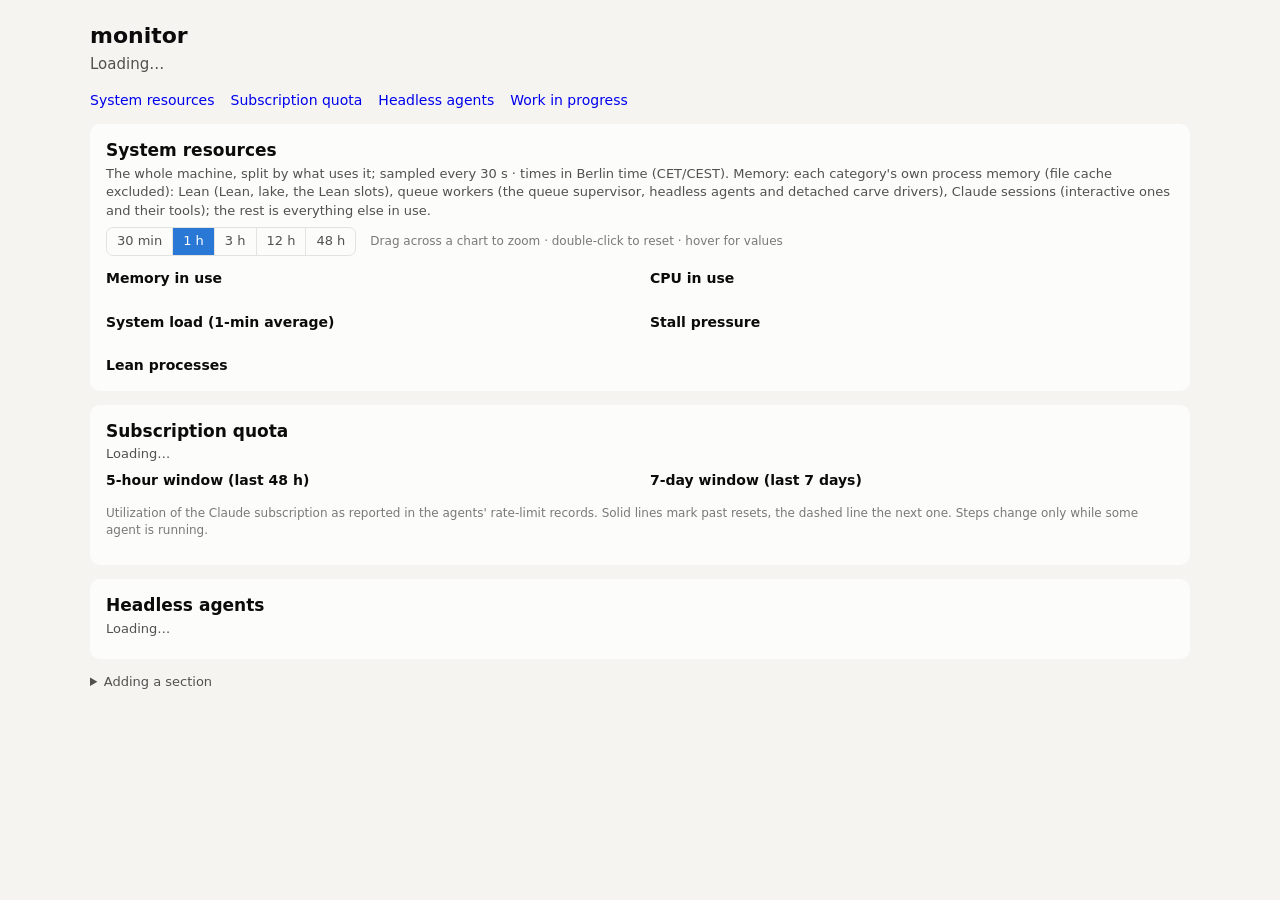
==== monitor/www/index.html @ 9452d21b "monitor: inbox entries link to the files (read-only /inbox/<n>/<file>) Co-Authored-By: Claude Opus 5" ====
<!doctype html>
<html lang="en"><head><meta charset="utf-8"><meta name="viewport" content="width=device-width,initial-scale=1">
<title>monitor</title>
<link rel="icon" id="favicon" href="/favicon.svg" type="image/svg+xml">
<link rel="stylesheet" href="vendor/uPlot.min.css">
<link rel="stylesheet" href="agents.css">
<script src="vendor/uPlot.iife.min.js"></script>
<style>
:root{color-scheme:light;--surface-0:#f5f4f1;--surface-1:#fcfcfb;--text-primary:#0b0b0b;--text-secondary:#52514e;--text-muted:#7a7974;--grid:#e4e3df;--series-1:#2a78d6;--series-2:#eb6834;--series-3:#1baf7a;--series-4:#8f5bd6;--series-5:#c99a00;--rest:#c9c8c2;--track:#e9e8e4;--good:#008300;--warn:#b26b00;--alarm:#b42318}
@media (prefers-color-scheme:dark){:root:not([data-theme="light"]){color-scheme:dark;--surface-0:#121211;--surface-1:#1a1a19;--text-primary:#f0efec;--text-secondary:#c3c2b7;--text-muted:#8f8e86;--grid:#2c2c2a;--series-1:#3987e5;--series-2:#d95926;--series-3:#199e70;--series-4:#9d6fe0;--series-5:#d4a514;--rest:#4a4a46;--track:#2a2a28;--good:#3fa33f;--warn:#d9922a;--alarm:#c4321f}}
:root[data-theme="dark"]{color-scheme:dark;--surface-0:#121211;--surface-1:#1a1a19;--text-primary:#f0efec;--text-secondary:#c3c2b7;--text-muted:#8f8e86;--grid:#2c2c2a;--series-1:#3987e5;--series-2:#d95926;--series-3:#199e70;--series-4:#9d6fe0;--series-5:#d4a514;--rest:#4a4a46;--track:#2a2a28;--good:#3fa33f;--warn:#d9922a;--alarm:#c4321f}
body{margin:0;background:var(--surface-0);color:var(--text-primary);font:15px/1.45 system-ui,-apple-system,Segoe UI,sans-serif}
main{max-width:1100px;margin:0 auto;padding:20px 16px 40px}
h1{font-size:22px;margin:0 0 2px} .sub{color:var(--text-secondary);margin:0 0 14px}
.card{background:var(--surface-1);border-radius:10px;padding:14px 16px;margin:0 0 14px}
.alarm{background:var(--alarm);color:#fff;padding:10px 14px;border-radius:8px;margin:0 0 14px}
.inbox{border:1px solid var(--grid);border-left:4px solid var(--good);background:var(--surface-1);padding:8px 14px;border-radius:8px;margin:0 0 14px;font-size:14px}
.inbox.waiting{border-left-color:var(--warn)}.inbox b{font-weight:600}.inbox .items{color:var(--text-secondary);font-size:13px;overflow-wrap:anywhere}.inbox .items a{color:var(--series-1)}
.alarm b{display:block;margin-bottom:2px}.alarm ul{margin:0;padding-left:18px}.alarm li{overflow-wrap:anywhere}
.ph{display:grid;grid-template-columns:1fr auto;gap:2px 12px;padding:10px 0;border-top:1px solid var(--grid);cursor:pointer}
.ph:first-child{border-top:0}.ph.sel .n{text-decoration:underline;text-underline-offset:3px}
.ph .n{font-weight:600}.ph .v{color:var(--text-secondary);font-variant-numeric:tabular-nums;text-align:right}
.ph .note{grid-column:1/3;color:var(--text-muted);font-size:13px}
.bar{grid-column:1/3;height:6px;background:var(--track);border-radius:3px;overflow:hidden}
.bar>i{display:block;height:100%;background:var(--series-1);border-radius:3px}
.st{font-size:12px;font-weight:600;letter-spacing:.02em;margin-left:6px}.st.done{color:var(--good)}.st.running{color:var(--series-1)}.st.failed,.st.stale{color:var(--warn)}.st.waiting,.st.paused{color:var(--text-muted)}
.run{display:grid;grid-template-columns:minmax(0,1fr) auto auto auto auto;gap:3px 14px;font-variant-numeric:tabular-nums;font-size:14px;margin-top:4px}
.run .h{color:var(--text-muted);font-size:12px}.run .r{text-align:right;color:var(--text-secondary)}.run .c{color:var(--text-muted);font-size:12px;grid-column:1/6;margin-top:-3px}
.run span{overflow-wrap:anywhere}
@media (max-width:560px){.run{grid-template-columns:minmax(7em,1fr) auto auto auto;gap:3px 10px;font-size:13px}.run .sh{display:none}.run .c{grid-column:1/5}}
.salerts{color:var(--alarm);font-weight:600;margin:6px 0;padding-left:18px}
.cleared{margin:4px 0 0;padding-left:18px;color:var(--text-secondary);font-size:13px}.cleared li{overflow-wrap:anywhere;margin:2px 0}
.cleared .when{color:var(--text-muted);font-variant-numeric:tabular-nums}
h2{font-size:17px;margin:0 0 2px} h3{font-size:14px;margin:0 0 2px} .chart-sub{color:var(--text-secondary);font-size:13px;margin:0 0 6px}
.meta{color:var(--text-muted);font-size:13px;margin:0 0 6px}.meta a{color:var(--series-1)}
.grid2{display:grid;grid-template-columns:repeat(auto-fit,minmax(min(100%,420px),1fr));gap:18px 20px}
.chart{min-width:0}
.empty{color:var(--text-muted);font-size:14px}
details{margin-top:10px;color:var(--text-secondary);font-size:13px}
code{font-size:13px}
.toolbar{display:flex;flex-wrap:wrap;align-items:center;gap:8px 14px;margin:6px 0 12px}
.seg{display:inline-flex;border:1px solid var(--grid);border-radius:7px;overflow:hidden}
.seg button{font:inherit;font-size:13px;background:transparent;color:var(--text-secondary);border:0;border-left:1px solid var(--grid);padding:4px 10px;cursor:pointer}
.seg button:first-child{border-left:0}
.seg button[aria-pressed="true"]{background:var(--series-1);color:#fff}
.hint{color:var(--text-muted);font-size:12px}
#zoomed{font:inherit;font-size:13px;background:transparent;color:var(--series-1);border:1px solid var(--series-1);border-radius:7px;padding:3px 10px;cursor:pointer}
/* uPlot: theme its legend and selection */
.u-legend{font-size:12px;color:var(--text-secondary);text-align:left}
.u-legend .u-series th{font-weight:500}.u-legend .u-value{font-variant-numeric:tabular-nums;color:var(--text-primary)}
.u-legend .u-marker{border-radius:2px}
.u-select{background:rgba(127,127,127,.18)}
</style></head>
<body><main>
<h1 id="h1">monitor</h1>
<p class="sub" id="upd">Loading…</p>
<div class="alarm" id="alarm" role="alert" hidden></div>
<div class="inbox" id="inbox" hidden></div>
<nav class="nav" aria-label="Views"><a href="#t-sys">System resources</a><a href="#t-quota">Subscription quota</a><a href="#t-agents">Headless agents</a><a href="#sections">Work in progress</a></nav>
<section class="card" aria-labelledby="t-sys">
<h2 id="t-sys">System resources</h2>
<p class="chart-sub">The whole machine, split by what uses it; sampled every 30 s · times in Berlin time (CET/CEST). Memory: each category's own process memory (file cache excluded): Lean (Lean, lake, the Lean slots), queue workers (the queue supervisor, headless agents and detached carve drivers), Claude sessions (interactive ones and their tools); the rest is everything else in use.</p>
<div class="toolbar">
  <div class="seg" role="group" aria-label="Time range" id="ranges"></div>
  <button id="zoomed" hidden>Zoomed in · back to range</button>
  <span class="hint">Drag across a chart to zoom · double-click to reset · hover for values</span>
</div>
<div class="grid2">
<div class="chart"><h3>Memory in use</h3><p class="chart-sub" id="s-mem"></p><div id="c-mem"></div></div>
<div class="chart"><h3>CPU in use</h3><p class="chart-sub" id="s-cpu"></p><div id="c-cpu"></div></div>
<div class="chart"><h3>System load (1-min average)</h3><p class="chart-sub" id="s-load"></p><div id="c-load"></div></div>
<div class="chart"><h3>Stall pressure</h3><p class="chart-sub" id="s-psi"></p><div id="c-psi"></div></div>
</div>
<h3 style="margin-top:16px">Lean processes</h3><div id="lean"></div>
<div id="cleared-box" hidden><h3 style="margin-top:16px" id="t-cleared">Cleared alerts (last 24 h)</h3>
<p class="chart-sub">Trouble that was in the red banner and has stopped: the condition is gone, the racing jobs are no longer both running, or an OOM kill is over an hour old. Repeats are one row with their worst reading.</p>
<ul class="cleared" id="cleared"></ul></div>
</section>
<section class="card" aria-labelledby="t-quota">
<h2 id="t-quota">Subscription quota</h2>
<p class="chart-sub" id="quota-sub">Loading…</p>
<div class="qgrid">
<div class="chart"><h3>5-hour window (last 48 h)</h3><div id="c-q5"></div></div>
<div class="chart"><h3>7-day window (last 7 days)</h3><div id="c-q7"></div></div>
</div>
<p class="hint">Utilization of the Claude subscription as reported in the agents' rate-limit records. Solid lines mark past resets, the dashed line the next one. Steps change only while some agent is running.</p>
</section>
<section class="card" aria-labelledby="t-agents">
<h2 id="t-agents">Headless agents</h2>
<p class="chart-sub" id="agents-sub">Loading…</p>
<div id="agents-box"></div>
</section>
<div id="sections"></div>
<p class="meta" id="problems" hidden></p>
<details><summary>Adding a section</summary><p>Any job can add its own section: write <code>~/claude/monitor/sections/&lt;id&gt;.json</code>, e.g. with
<code>python3 ~/.claude/skills/monitor/section.py set my-job --title 'My job' --phase 'Items=3/10'</code>. The <code>monitor</code> skill has the details.</p></details>
</main>
<script>
const TZ = 'Europe/Berlin', tzName = t => new Intl.DateTimeFormat('en-GB',{timeZone:'Europe/Berlin',timeZoneName:'short'}).formatToParts(new Date(t*1000)).find(x=>x.type==='timeZoneName').value.replace('GMT+1','CET').replace('GMT+2','CEST');
const fmtT = t => new Date(t*1000).toLocaleTimeString('de-DE',{timeZone:TZ,hour:'2-digit',minute:'2-digit'});
const fmtDay = t => new Date(t*1000).toLocaleDateString('en-CA',{timeZone:TZ});
const fmtAt = t => (fmtDay(t)===fmtDay(Date.now()/1000) ? '' : fmtDay(t)+' ') + fmtT(t) + ' ' + tzName(t);
const fmtSpan = (a, b) => b - a < 60 ? fmtAt(a) : fmtDay(a)!==fmtDay(b) ? fmtAt(a) + ' – ' + fmtAt(b)
  : (fmtDay(a)===fmtDay(Date.now()/1000) ? '' : fmtDay(a)+' ') + fmtT(a) + '–' + fmtT(b) + ' ' + tzName(b);
const esc = s => String(s??'').replace(/[&<>"]/g, c => ({'&':'&amp;','<':'&lt;','>':'&gt;','"':'&quot;'}[c]));
const ago = s => s<90 ? `${s} s ago` : s<5400 ? `${Math.round(s/60)} min ago` : `${(s/3600).toFixed(1)} h ago`;
const fmtWd = t => new Date(t*1000).toLocaleDateString('en-GB',{timeZone:TZ,weekday:'short'});
const xTicks = (u, splits) => { const span = u.scales.x.max - u.scales.x.min;
  return splits.map(v => span > 18*3600 ? fmtWd(v) + ' ' + fmtT(v) : fmtT(v)); };
const lastIdx = u => u.data[0].length - 1;
const css = v => getComputedStyle(document.documentElement).getPropertyValue(v).trim();
const RANGES = [['30 min',1800],['1 h',3600],['3 h',10800],['12 h',43200],['48 h',172800]];
const store = {get(k,d){ try { return localStorage.getItem(k) ?? d; } catch(e) { return d; } }, set(k,v){ try { localStorage.setItem(k,v); } catch(e) {} }};
let range = +store.get('monitor.range', 3600);
let view = null;            // {min, max} while zoomed in by dragging; null: follow the range
const selected = {};        // section id -> phase shown in its chart
let last = null, charts = {}, chartKey = '';

// ---- range buttons ----
const rbox = document.getElementById('ranges');
rbox.innerHTML = RANGES.map(([l,s]) => `<button data-s="${s}" aria-pressed="${s===range}">${l}</button>`).join('');
rbox.onclick = e => { const b = e.target.closest('button'); if (!b) return;
  range = +b.dataset.s; store.set('monitor.range', range); view = null;
  rbox.querySelectorAll('button').forEach(x => x.setAttribute('aria-pressed', x===b)); applyView(); };
document.getElementById('zoomed').onclick = () => { view = null; applyView(); };

function applyView(){
  const now = last ? last.updated : Date.now()/1000;
  const [min, max] = view ? [view.min, view.max] : [now - range, now];
  for (const u of Object.values(charts)) u.setScale('x', {min, max});
  document.getElementById('zoomed').hidden = !view;
}

// ---- charts ----
function baseOpts(el, height, series, yRange, fmt){
  return {
    width: Math.max(260, el.clientWidth), height,
    tzDate: ts => uPlot.tzDate(new Date(ts*1e3), TZ),
    cursor: {y: false, sync: {key: 'sys', setSeries: false}, drag: {x: true, y: false, setScale: false}, points: {size: 6}},
    select: {show: true},
    legend: {live: true},
    scales: {x: {time: true}, y: {range: yRange}},
    axes: [
      {stroke: css('--text-muted'), grid: {stroke: css('--grid'), width: 1}, ticks: {stroke: css('--grid')}, font: '11px system-ui', values: xTicks, space: 60},
      {stroke: css('--text-muted'), grid: {stroke: css('--grid'), width: 1}, ticks: {show: false}, font: '11px system-ui', size: 46,
       values: (u, vals) => vals.map(v => fmt(v))},
    ],
    series: [{value: (u, v, si, idx) => idx == null ? 'latest' : fmtAt(v)}, ...series],
    hooks: {
      setSelect: [u => { if (u.select.width < 4) return;
        const min = u.posToVal(u.select.left, 'x'), max = u.posToVal(u.select.left + u.select.width, 'x');
        u.setSelect({left: 0, top: 0, width: 0, height: 0}, false);
        view = {min, max}; applyView(); }],
      ready: [u => u.over.addEventListener('dblclick', () => { view = null; applyView(); })],
    },
  };
}

// stacked areas: series are drawn top first, each filled down to zero, so lower ones paint over
function stacked(el, height, x, groups, raw, labelOf, colorOf, fmt, unit, yRange){
  const cum = []; let acc = x.map(() => 0);
  for (const g of groups) { acc = acc.map((a, i) => raw[g][i] == null ? null : (a ?? 0) + raw[g][i]); cum.push(acc); }
  const order = groups.map((g, i) => i).reverse();
  const series = order.map(i => ({label: labelOf(groups[i]), stroke: css(colorOf(groups[i])), fill: css(colorOf(groups[i])), width: 1,
    value: (u, v, si, idx) => { const j = idx ?? lastIdx(u), r = raw[groups[i]][j]; return r == null ? '—' : fmt(r) + ' ' + unit; }}));
  const data = [x, ...order.map(i => cum[i])];
  return {opts: baseOpts(el, height, series, yRange, fmt), data};
}

function lines(el, height, x, defs, fmt, unit, yRange){
  const series = defs.map(d => ({label: d.label, stroke: css(d.color), width: 2,
    value: (u, v, si, idx) => { const r = idx == null ? u.data[si][lastIdx(u)] : v; return r == null ? '—' : fmt(r) + unit; }}));
  return {opts: baseOpts(el, height, series, yRange, fmt), data: [x, ...defs.map(d => d.ys)]};
}

function upsert(id, built){
  const el = document.getElementById(id);
  if (charts[id] && charts[id]._key === built.key) { charts[id].setData(built.data, false); return; }
  if (charts[id]) charts[id].destroy();
  el.innerHTML = '';
  charts[id] = new uPlot(built.opts, built.data, el);
  charts[id]._key = built.key;
}


function drawSystem(sy){
  const M = sy.machine || [], lastRow = M.length ? M[M.length-1] : null;
  // fixed categories (monitor.CATS): where a process lives, not which section claims it
  const CAT_COLOR = {lean: '--series-1', queue: '--series-2', claude: '--series-4', rest: '--rest'};
  const groups = ['lean', 'queue', 'claude', 'rest'];
  const labelOf = g => sy.labels[g] || g;
  const colorOf = g => CAT_COLOR[g] || '--rest';
  const key = groups.join('|') + '|' + Object.keys(sy.labels).map(k => sy.labels[k]).join('|') + '|' + document.documentElement.clientWidth + '|' + matchMedia('(prefers-color-scheme: dark)').matches;
  if (key !== chartKey) { for (const u of Object.values(charts)) u.destroy(); charts = {}; chartKey = key; }
  const x = M.map(r => r.t), memTotal = lastRow ? lastRow.total : 64, cores = sy.cores_total || 32;
  const memRaw = {}, cpuRaw = {};
  for (const g of groups) { memRaw[g] = M.map(r => r.mem[g] ?? 0); cpuRaw[g] = M.map(r => r.cpu ? (r.cpu[g] ?? 0) : null); }
  const H = 220;
  let b = stacked(document.getElementById('c-mem'), H, x, groups, memRaw, labelOf, colorOf, v => v.toFixed(1), 'GiB', [0, memTotal]); b.key = key; upsert('c-mem', b);
  // CPU: scaled to what is visible, so a core or two of use is not lost against 32
  b = stacked(document.getElementById('c-cpu'), H, x, groups, cpuRaw, labelOf, colorOf, v => v.toFixed(1), 'cores',
              (u, mn, mx) => [0, Math.min(cores, Math.max(1, Math.ceil((mx || 0) * 1.15)))]); b.key = key; upsert('c-cpu', b);
  b = lines(document.getElementById('c-load'), H, x, [{label: 'load', color: '--series-1', ys: M.map(r => r.load1)}], v => v.toFixed(1), '',
            (u, mn, mx) => [0, Math.max(1, Math.ceil((mx || 0) * 1.15))]); b.key = key; upsert('c-load', b);
  const P = sy.psi || [], lp = P.length ? P[P.length-1] : null;
  b = lines(document.getElementById('c-psi'), H, P.map(r => r[0]), [
        {label: 'memory (full)', color: '--series-4', ys: P.map(r => r[3])},
        {label: 'I/O (full)', color: '--series-2', ys: P.map(r => r[5])},
        {label: 'CPU (some)', color: '--series-1', ys: P.map(r => r[1])}], v => v.toFixed(1), '%',
        (u, mn, mx) => [0, Math.max(5, Math.ceil((mx || 0) * 1.15))]); b.key = key; upsert('c-psi', b);
  applyView();
  if (lp) document.getElementById('s-psi').textContent = `Share of time tasks waited (10 s average). "Full": every task waited, which is what makes the box freeze; the banner fires at memory 5%, I/O 20%. Now: memory ${lp[3].toFixed(1)}%, I/O ${lp[5].toFixed(1)}%, CPU ${lp[1].toFixed(1)}%`;
  if (lastRow){
    const used = Object.values(lastRow.mem).reduce((a,b)=>a+b,0);
    const swap = sy.swap_total_gib ? ` · swap ${(sy.swap_total_gib - sy.swap_free_gib).toFixed(1)} of ${sy.swap_total_gib} GiB used` : '';
    document.getElementById('s-mem').textContent = `now ${used.toFixed(1)} of ${memTotal} GiB in use · ${sy.free_gib} GiB available${swap}`;
    if (lastRow.cpu) document.getElementById('s-cpu').textContent = `now ${Object.values(lastRow.cpu).reduce((a,b)=>a+b,0).toFixed(1)} of ${cores} cores busy (scale fits the visible range)`;
    document.getElementById('s-load').textContent = `now ${lastRow.load1.toFixed(2)} on ${cores} cores`;
  }
  const L = sy.lean || [];
  document.getElementById('lean').innerHTML = L.length ? `<p class="chart-sub">${L.filter(r=>/^lean\b/.test(r.what)).length} Lean, ${L.filter(r=>/^lake\b/.test(r.what)).length} lake</p>` + procTable(L, true) : '<p class="empty">No Lean running.</p>';
}

window.addEventListener('resize', () => { clearTimeout(window._rz); window._rz = setTimeout(() => { if (last) { chartKey = ''; drawSystem(last.system); drawSections(last.sections || []); drawQuota(); } }, 200); });
matchMedia('(prefers-color-scheme: dark)').addEventListener('change', () => { if (last) { chartKey = ''; drawSystem(last.system); drawSections(last.sections || []); drawQuota(); } });

// ---- page ----
async function load(){
  let s; try { s = await (await fetch('status.json?'+Date.now())).json(); } catch(e) { return; }
  if (!s.updated) return;
  last = s;
  document.getElementById('h1').textContent = (s.host||'machine') + ' monitor';
  document.getElementById('upd').textContent = 'Updated ' + fmtAt(s.updated) + ' · refreshes every 30 s';
  const al = document.getElementById('alarm');
  al.hidden = !s.alerts.length;
  document.getElementById('favicon').href = s.alerts.length ? '/favicon-alarm.svg' : '/favicon.svg';
  const pr = document.getElementById('problems'), P = s.problems || [];
  pr.hidden = !P.length; pr.textContent = P.length ? 'Section files the page could not read: ' + P.join('; ') : '';
  al.innerHTML = s.alerts.length ? `<b>${esc(s.host||'machine')} needs attention</b><ul>${s.alerts.map(a=>`<li>${esc(a)}</li>`).join('')}</ul>` : '';
  const IB = s.inboxes || [], ib = document.getElementById('inbox');
  ib.hidden = !IB.length;
  ib.className = 'inbox' + (IB.some(e => e.count) ? ' waiting' : '');
  const age = n => n == null ? '' : n < 3600 ? Math.round(n/60) + ' min' : n < 172800 ? Math.round(n/3600) + ' h' : Math.round(n/86400) + ' days';
  ib.innerHTML = IB.map((e, i) => e.missing ? `<div><b>${esc(e.label)}</b>: directory missing (${esc(e.dir)})</div>`
    : e.count ? `<div><b>${esc(e.label)}: ${e.count} waiting</b> · oldest ${esc(age(e.oldest_s))}<div class="items">${e.items.map(n => `<a href="/inbox/${i}/${encodeURIComponent(n)}" target="_blank" rel="noopener">${esc(n)}</a>`).join(' · ')}${e.count > e.items.length ? ' …' : ''}</div></div>`
    : `<div><b>${esc(e.label)}</b>: empty</div>`).join('');
  const C = s.cleared || [];
  document.getElementById('cleared-box').hidden = !C.length;
  document.getElementById('cleared').innerHTML = C.map(e => `<li><span class="when">${esc(fmtSpan(e.first, e.last))}</span> · ${e.what==='machine'?'':esc(e.what)+': '}${esc(e.text)}${e.what!=='machine' && e.n>1 ? ` · ${e.n} checks` : ''}</li>`).join('');
  drawSystem(s.system);
  drawSections(s.sections||[]);
  if (typeof drawQuota === 'function') drawQuota();
}

function procTable(rows, withCwd){
  if (!rows.length) return '';
  return '<div class="run"><span class="h">Process</span><span class="h r">CPU</span><span class="h r" title="Private memory (Pss_Anon)">Own memory</span><span class="h r sh" title="Memory-mapped files such as .olean (Pss_File): shared page cache">+ shared files</span><span class="h r">Running for</span>' +
    rows.map(r => `<span>${esc(r.what)}</span><span class="r">${r.cores==null?'':(r.cores*100).toFixed(0)+'%'}</span><span class="r">${r.own_gib.toFixed(1)} GiB</span><span class="r sh">${r.shared_gib.toFixed(1)} GiB</span><span class="r">${r.age_min<90?r.age_min.toFixed(0)+' min':(r.age_min/60).toFixed(1)+' h'}</span>` +
      (withCwd && r.cwd ? `<span class="c">pid ${r.pid} in ${esc(r.cwd)}</span>` : '')).join('') + '</div>';
}

const secCharts = {}, secZoom = {};   // a progress chart keeps its zoom across refreshes
function drawSections(secs){
  const box = document.getElementById('sections');
  for (const k in secCharts) {
    const u = secCharts[k], xs = u.data[0];
    if (xs.length && (u.scales.x.min > xs[0] + 1 || u.scales.x.max < xs[xs.length-1] - 1)) secZoom[k] = {min: u.scales.x.min, max: u.scales.x.max};
    else delete secZoom[k];
    u.destroy(); delete secCharts[k];
  }
  if (!secs.length){ box.innerHTML = '<section class="card"><p class="empty">No work in progress has a section right now.</p></section>'; return; }
  box.innerHTML = secs.map(s => {
    const ph = s.phases||[];
    const meta = [s.owner?esc(s.owner):'', 'updated '+ago(s.age_secs), ...(s.links||[]).map(l=>`<a href="${esc(l.url)}">${esc(l.label)}</a>`)].filter(Boolean).join(' · ');
    return `<section class="card" id="sec-${esc(s.id)}" aria-labelledby="h-${esc(s.id)}">
      <h2 id="h-${esc(s.id)}">${esc(s.title)}<span class="st ${s.state}">${s.state.toUpperCase()}</span>${s.stale?`<span class="st stale" title="No update for ${Math.round(s.age_secs/60)} min: has its producer stopped?">STALE</span>`:''}</h2>
      <p class="meta">${meta}</p>
      ${s.note?`<p class="chart-sub">${esc(s.note)}</p>`:''}
      ${(s.alerts||[]).length?`<ul class="salerts">${s.alerts.map(a=>`<li>${esc(a)}</li>`).join('')}</ul>`:''}
      <div class="phases">${ph.map(p => phaseRow(s, p)).join('')}</div>
      ${(s.running||[]).length?'<h3 style="margin-top:10px">Running now</h3>'+procTable(s.running, false):''}
      <div class="chartbox"></div></section>`; }).join('');
  for (const s of secs) {
    const card = document.getElementById('sec-'+s.id);
    card.querySelectorAll('.ph').forEach(el => el.onclick = () => { selected[s.id] = el.dataset.name; drawSections(last.sections); });
    sectionChart(s, card);
  }
}

function phaseRow(s, p){
  const pct = p.total ? Math.min(100, 100*p.done/p.total) : 0;
  const extra = p.state==='running' && p.rate_per_min ? ` · ${p.rate_per_min}/min${p.eta?' · ETA '+fmtAt(p.eta):''}` : '';
  return `<div class="ph${chosenPhase(s)===p.name?' sel':''}" data-name="${esc(p.name)}" title="Click to chart this phase">
    <span class="n">${esc(p.name)}<span class="st ${p.state}">${p.state.toUpperCase()}</span></span>
    <span class="v">${p.done.toLocaleString()} / ${p.total.toLocaleString()} (${pct.toFixed(0)}%)${extra}</span>
    <div class="bar" role="progressbar" aria-label="${esc(p.name)}" aria-valuenow="${pct.toFixed(0)}" aria-valuemin="0" aria-valuemax="100"><i style="width:${pct}%"></i></div>
    ${p.note?`<span class="note">${esc(p.note)}</span>`:''}</div>`;
}

function chosenPhase(s){
  const H = s.history||{}, ph = (s.phases||[]).filter(p => (H[p.name]||[]).length > 1);
  if (selected[s.id] && ph.some(p=>p.name===selected[s.id])) return selected[s.id];
  const p = ph.find(p=>p.state==='running') || ph[ph.length-1];
  return p ? p.name : null;
}

function sectionChart(s, card){
  const name = chosenPhase(s); if (!name) return;
  const p = s.phases.find(x=>x.name===name), h = s.history[name];
  const box = card.querySelector('.chartbox');
  box.innerHTML = `<h3 style="margin-top:12px">${esc(name)}: progress over time</h3><p class="chart-sub">${p.done.toLocaleString()} of ${p.total.toLocaleString()} · drag to zoom, double-click to reset</p><div></div>`;
  const el = box.querySelector('div');
  const opts = {
    width: Math.max(260, el.clientWidth), height: 220,
    tzDate: ts => uPlot.tzDate(new Date(ts*1e3), TZ),
    cursor: {y: false, drag: {x: true, y: false}, points: {size: 6}},
    legend: {live: true},
    scales: {x: {time: true}, y: {range: [0, p.total || 1]}},
    axes: [{stroke: css('--text-muted'), grid: {stroke: css('--grid'), width: 1}, ticks: {stroke: css('--grid')}, font: '11px system-ui', values: xTicks, space: 60},
           {stroke: css('--text-muted'), grid: {stroke: css('--grid'), width: 1}, ticks: {show: false}, font: '11px system-ui', size: 50}],
    series: [{value: (u, v, si, idx) => idx == null ? 'latest' : fmtAt(v)},
             {label: name, stroke: css('--series-1'), width: 2,
              value: (u, v, si, idx) => { const r = idx == null ? u.data[1][lastIdx(u)] : v; return r == null ? '—' : r.toLocaleString() + ' of ' + p.total.toLocaleString(); }}],
  };
  // a step line: the count holds until the next change
  opts.series[1].paths = uPlot.paths.stepped({align: 1});
  secCharts[s.id] = new uPlot(opts, [h.map(x => x[0]), h.map(x => x[1])], el);
  if (secZoom[s.id]) secCharts[s.id].setScale('x', secZoom[s.id]);
}

load(); setInterval(load, 30000);
</script>
<script src="agents.js"></script></body></html>
---- monitor/www/vendor/uPlot.min.css ----
.uplot, .uplot *, .uplot *::before, .uplot *::after {box-sizing: border-box;}.uplot {font-family: system-ui, -apple-system, "Segoe UI", Roboto, "Helvetica Neue", Arial, "Noto Sans", sans-serif, "Apple Color Emoji", "Segoe UI Emoji", "Segoe UI Symbol", "Noto Color Emoji";line-height: 1.5;width: min-content;}.u-title {text-align: center;font-size: 18px;font-weight: bold;}.u-wrap {position: relative;user-select: none;}.u-over, .u-under {position: absolute;}.u-under {overflow: hidden;}.uplot canvas {display: block;position: relative;width: 100%;height: 100%;}.u-axis {position: absolute;}.u-legend {font-size: 14px;margin: auto;text-align: center;}.u-inline {display: block;}.u-inline * {display: inline-block;}.u-inline tr {margin-right: 16px;}.u-legend th {font-weight: 600;}.u-legend th > * {vertical-align: middle;display: inline-block;}.u-legend .u-marker {width: 1em;height: 1em;margin-right: 4px;background-clip: padding-box !important;}.u-inline.u-live th::after {content: ":";vertical-align: middle;}.u-inline:not(.u-live) .u-value {display: none;}.u-series > * {padding: 4px;}.u-series th {cursor: pointer;}.u-legend .u-off > * {opacity: 0.3;}.u-select {background: rgba(0,0,0,0.07);position: absolute;pointer-events: none;}.u-cursor-x, .u-cursor-y {position: absolute;left: 0;top: 0;pointer-events: none;will-change: transform;}.u-hz .u-cursor-x, .u-vt .u-cursor-y {height: 100%;border-right: 1px dashed #607D8B;}.u-hz .u-cursor-y, .u-vt .u-cursor-x {width: 100%;border-bottom: 1px dashed #607D8B;}.u-cursor-pt {position: absolute;top: 0;left: 0;border-radius: 50%;border: 0 solid;pointer-events: none;will-change: transform;/*this has to be !important since we set inline "background" shorthand */background-clip: padding-box !important;}.u-axis.u-off, .u-select.u-off, .u-cursor-x.u-off, .u-cursor-y.u-off, .u-cursor-pt.u-off {display: none;}
---- monitor/www/agents.css ----
/* agents view, quota chart, navigation: uses the variables of index.html / theme.css */
.nav{display:flex;flex-wrap:wrap;gap:4px 16px;margin:0 0 14px;font-size:14px}
.nav a{text-decoration:none}.nav a:hover{text-decoration:underline}
.agrp{font-size:13px;font-weight:600;color:var(--text-secondary);margin:14px 0 6px;text-transform:uppercase;letter-spacing:.04em}
.agrp:first-of-type{margin-top:4px}
.ag{border-top:1px solid var(--grid);padding:10px 0;display:grid;grid-template-columns:minmax(0,1fr) auto;gap:4px 14px}
.ag:first-of-type{border-top:0}
.ag .head{display:flex;flex-wrap:wrap;align-items:baseline;gap:2px 10px;min-width:0}
.ag .name{font-weight:600;font-size:15px}
.badge{font-size:11px;font-weight:600;letter-spacing:.03em;border:1px solid var(--grid);border-radius:5px;padding:0 6px;color:var(--text-secondary);white-space:nowrap}
.badge.key{color:var(--warn);border-color:var(--warn)}.badge.sub{color:var(--series-3);border-color:var(--series-3)}
.badge.running{color:var(--series-1);border-color:var(--series-1)}.badge.done{color:var(--good);border-color:var(--good)}
.badge.failed,.badge.error{color:var(--alarm);border-color:var(--alarm)}
.ag .when{color:var(--text-muted);font-size:12px}
.ag .cost{text-align:right;font-variant-numeric:tabular-nums;white-space:nowrap}
.ag .cost small{display:block;color:var(--text-muted);font-size:12px}
.ag .last{grid-column:1/3;color:var(--text-secondary);font-size:13px;white-space:nowrap;overflow:hidden;text-overflow:ellipsis}
.ag .goals{grid-column:1/3;font-size:13px;display:flex;flex-wrap:wrap;gap:2px 12px}
.ag .goals span{color:var(--text-muted)}
.spark{display:block;margin-left:auto}
.spark polyline{fill:none;stroke:var(--series-1);stroke-width:1.5;stroke-linejoin:round}
.pl{grid-column:1/3;display:flex;flex-wrap:wrap;align-items:center;gap:4px 10px}
.pl .lab{font-size:12px;color:var(--text-muted);min-width:5em}
.stages{display:flex;gap:2px;flex:1 1 320px;min-width:0}
.stages i{flex:1 1 0;min-width:0;text-align:center;font-style:normal;font-size:10.5px;line-height:18px;height:18px;border-radius:3px;background:var(--track);color:var(--text-muted);overflow:hidden;text-overflow:ellipsis;white-space:nowrap}
.stages i.done{background:var(--good);color:#fff;opacity:.85}
.stages i.partial{background:linear-gradient(90deg,var(--good) 50%,var(--track) 50%);color:var(--text-primary)}
.stages i.running{background:var(--series-1);color:#fff}
.stages i.failed{background:var(--alarm);color:#fff}
.stages i.cur{outline:2px solid var(--text-primary);outline-offset:1px}
.pl .items{font-size:12px;color:var(--text-secondary);font-variant-numeric:tabular-nums;white-space:nowrap}
.qgrid{display:grid;grid-template-columns:repeat(auto-fit,minmax(min(100%,420px),1fr));gap:18px 20px}
.badges{display:flex;flex-wrap:wrap;gap:6px 10px;margin:0 0 4px}
.seg2{display:inline-flex;border:1px solid var(--grid);border-radius:7px;overflow:hidden}
.seg2 button{font:inherit;font-size:13px;background:transparent;color:var(--text-secondary);border:0;border-left:1px solid var(--grid);padding:4px 10px;cursor:pointer}
.seg2 button:first-child{border-left:0}.seg2 button[aria-pressed="true"]{background:var(--series-1);color:#fff}
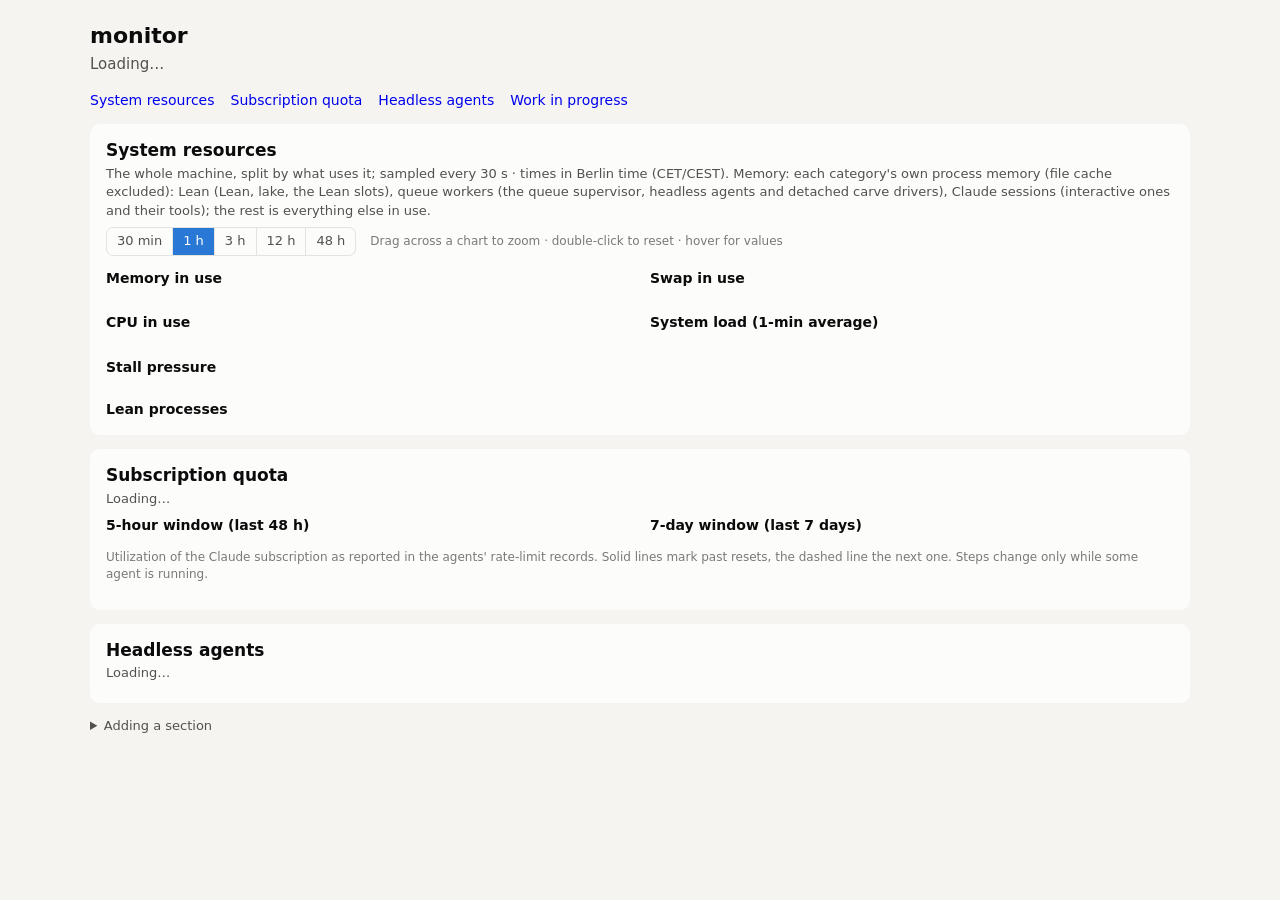
==== commit 9aaa4006: "monitor: record swap in use per sample and chart it Each machine row now carries swap and swap_total" ====
--- a/monitor/www/index.html
+++ b/monitor/www/index.html
@@ -34,7 +34,7 @@
 h2{font-size:17px;margin:0 0 2px} h3{font-size:14px;margin:0 0 2px} .chart-sub{color:var(--text-secondary);font-size:13px;margin:0 0 6px}
 .meta{color:var(--text-muted);font-size:13px;margin:0 0 6px}.meta a{color:var(--series-1)}
 .grid2{display:grid;grid-template-columns:repeat(auto-fit,minmax(min(100%,420px),1fr));gap:18px 20px}
-.chart{min-width:0}
+.chart{min-width:0} .grid2 .wide{grid-column:1/-1}
 .empty{color:var(--text-muted);font-size:14px}
 details{margin-top:10px;color:var(--text-secondary);font-size:13px}
 code{font-size:13px}
@@ -67,9 +67,10 @@
 </div>
 <div class="grid2">
 <div class="chart"><h3>Memory in use</h3><p class="chart-sub" id="s-mem"></p><div id="c-mem"></div></div>
+<div class="chart"><h3>Swap in use</h3><p class="chart-sub" id="s-swap"></p><div id="c-swap"></div></div>
 <div class="chart"><h3>CPU in use</h3><p class="chart-sub" id="s-cpu"></p><div id="c-cpu"></div></div>
 <div class="chart"><h3>System load (1-min average)</h3><p class="chart-sub" id="s-load"></p><div id="c-load"></div></div>
-<div class="chart"><h3>Stall pressure</h3><p class="chart-sub" id="s-psi"></p><div id="c-psi"></div></div>
+<div class="chart wide"><h3>Stall pressure</h3><p class="chart-sub" id="s-psi"></p><div id="c-psi"></div></div>
 </div>
 <h3 style="margin-top:16px">Lean processes</h3><div id="lean"></div>
 <div id="cleared-box" hidden><h3 style="margin-top:16px" id="t-cleared">Cleared alerts (last 24 h)</h3>
@@ -200,6 +201,10 @@
   // CPU: scaled to what is visible, so a core or two of use is not lost against 32
   b = stacked(document.getElementById('c-cpu'), H, x, groups, cpuRaw, labelOf, colorOf, v => v.toFixed(1), 'cores',
               (u, mn, mx) => [0, Math.min(cores, Math.max(1, Math.ceil((mx || 0) * 1.15)))]); b.key = key; upsert('c-cpu', b);
+  // swap: recorded since 2026-10-30, so older rows have none; scale to the swap size
+  const swapTotal = sy.swap_total_gib || (lastRow && lastRow.swap_total) || 1;
+  b = lines(document.getElementById('c-swap'), H, x, [{label: 'swap used', color: '--series-5', ys: M.map(r => r.swap ?? null)}], v => v.toFixed(1), ' GiB',
+            [0, swapTotal]); b.key = key; upsert('c-swap', b);
   b = lines(document.getElementById('c-load'), H, x, [{label: 'load', color: '--series-1', ys: M.map(r => r.load1)}], v => v.toFixed(1), '',
             (u, mn, mx) => [0, Math.max(1, Math.ceil((mx || 0) * 1.15))]); b.key = key; upsert('c-load', b);
   const P = sy.psi || [], lp = P.length ? P[P.length-1] : null;
@@ -215,6 +220,8 @@
     const swap = sy.swap_total_gib ? ` · swap ${(sy.swap_total_gib - sy.swap_free_gib).toFixed(1)} of ${sy.swap_total_gib} GiB used` : '';
     document.getElementById('s-mem').textContent = `now ${used.toFixed(1)} of ${memTotal} GiB in use · ${sy.free_gib} GiB available${swap}`;
     if (lastRow.cpu) document.getElementById('s-cpu').textContent = `now ${Object.values(lastRow.cpu).reduce((a,b)=>a+b,0).toFixed(1)} of ${cores} cores busy (scale fits the visible range)`;
+    document.getElementById('s-swap').textContent = sy.swap_total_gib
+      ? `now ${(sy.swap_total_gib - sy.swap_free_gib).toFixed(1)} of ${sy.swap_total_gib} GiB used (Lean spills here when RAM fills; history starts 30 Oct)` : 'no swap configured';
     document.getElementById('s-load').textContent = `now ${lastRow.load1.toFixed(2)} on ${cores} cores`;
   }
   const L = sy.lean || [];
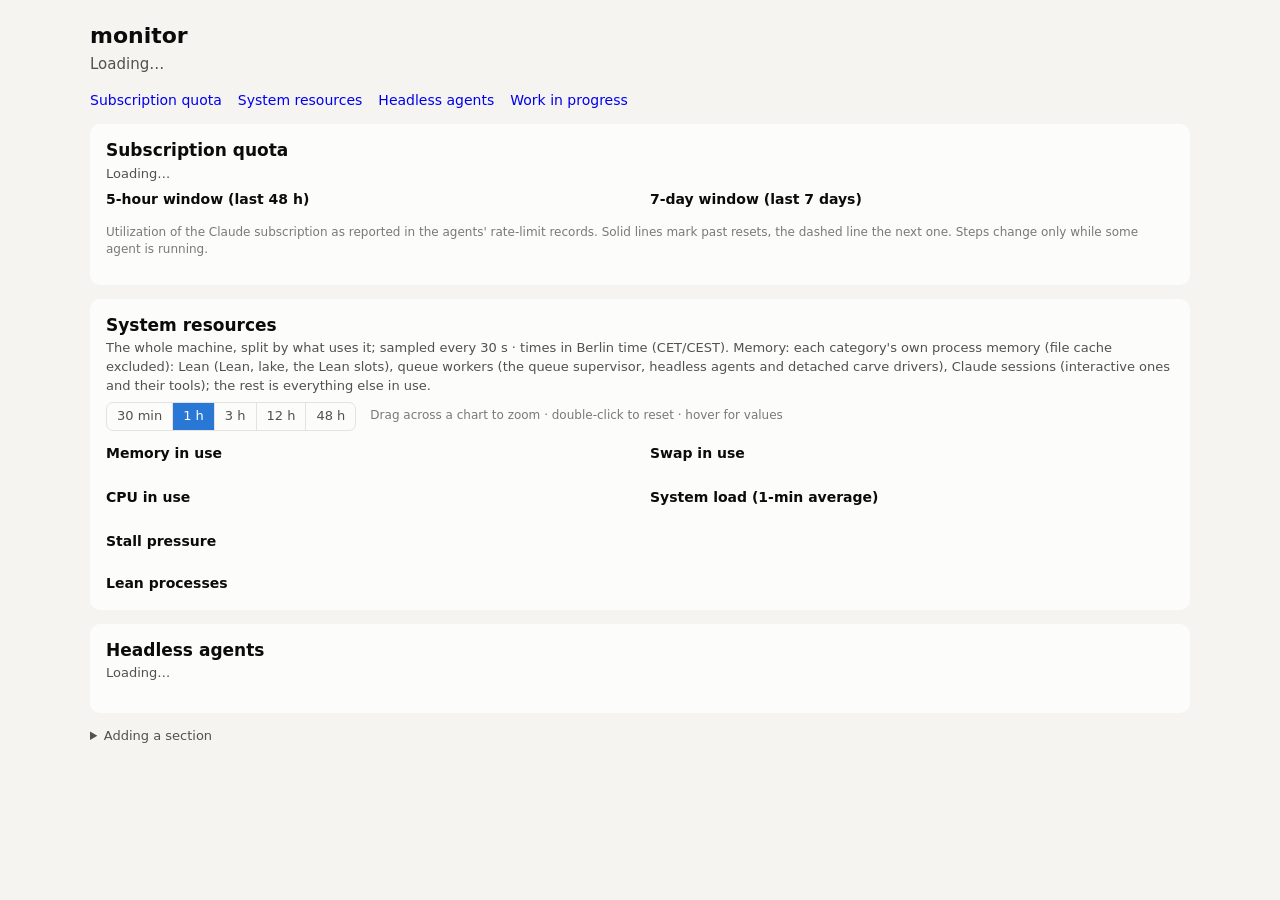
==== commit 1b38a80a: "monitor: retries show the earlier batch's carve; queue overview tiles on the agents card; quota card" ====
--- a/monitor/www/index.html
+++ b/monitor/www/index.html
@@ -56,7 +56,16 @@
 <p class="sub" id="upd">Loading…</p>
 <div class="alarm" id="alarm" role="alert" hidden></div>
 <div class="inbox" id="inbox" hidden></div>
-<nav class="nav" aria-label="Views"><a href="#t-sys">System resources</a><a href="#t-quota">Subscription quota</a><a href="#t-agents">Headless agents</a><a href="#sections">Work in progress</a></nav>
+<nav class="nav" aria-label="Views"><a href="#t-quota">Subscription quota</a><a href="#t-sys">System resources</a><a href="#t-agents">Headless agents</a><a href="#sections">Work in progress</a></nav>
+<section class="card" aria-labelledby="t-quota">
+<h2 id="t-quota">Subscription quota</h2>
+<p class="chart-sub" id="quota-sub">Loading…</p>
+<div class="qgrid">
+<div class="chart"><h3>5-hour window (last 48 h)</h3><div id="c-q5"></div></div>
+<div class="chart"><h3>7-day window (last 7 days)</h3><div id="c-q7"></div></div>
+</div>
+<p class="hint">Utilization of the Claude subscription as reported in the agents' rate-limit records. Solid lines mark past resets, the dashed line the next one. Steps change only while some agent is running.</p>
+</section>
 <section class="card" aria-labelledby="t-sys">
 <h2 id="t-sys">System resources</h2>
 <p class="chart-sub">The whole machine, split by what uses it; sampled every 30 s · times in Berlin time (CET/CEST). Memory: each category's own process memory (file cache excluded): Lean (Lean, lake, the Lean slots), queue workers (the queue supervisor, headless agents and detached carve drivers), Claude sessions (interactive ones and their tools); the rest is everything else in use.</p>
@@ -77,18 +86,10 @@
 <p class="chart-sub">Trouble that was in the red banner and has stopped: the condition is gone, the racing jobs are no longer both running, or an OOM kill is over an hour old. Repeats are one row with their worst reading.</p>
 <ul class="cleared" id="cleared"></ul></div>
 </section>
-<section class="card" aria-labelledby="t-quota">
-<h2 id="t-quota">Subscription quota</h2>
-<p class="chart-sub" id="quota-sub">Loading…</p>
-<div class="qgrid">
-<div class="chart"><h3>5-hour window (last 48 h)</h3><div id="c-q5"></div></div>
-<div class="chart"><h3>7-day window (last 7 days)</h3><div id="c-q7"></div></div>
-</div>
-<p class="hint">Utilization of the Claude subscription as reported in the agents' rate-limit records. Solid lines mark past resets, the dashed line the next one. Steps change only while some agent is running.</p>
-</section>
 <section class="card" aria-labelledby="t-agents">
 <h2 id="t-agents">Headless agents</h2>
 <p class="chart-sub" id="agents-sub">Loading…</p>
+<div class="qov" id="queue-ov" hidden></div>
 <div id="agents-box"></div>
 </section>
 <div id="sections"></div>
--- a/monitor/www/agents.css
+++ b/monitor/www/agents.css
@@ -34,3 +34,13 @@
 .seg2{display:inline-flex;border:1px solid var(--grid);border-radius:7px;overflow:hidden}
 .seg2 button{font:inherit;font-size:13px;background:transparent;color:var(--text-secondary);border:0;border-left:1px solid var(--grid);padding:4px 10px;cursor:pointer}
 .seg2 button:first-child{border-left:0}.seg2 button[aria-pressed="true"]{background:var(--series-1);color:#fff}
+.qov{display:grid;grid-template-columns:repeat(auto-fit,minmax(min(100%,150px),1fr));gap:8px 12px;margin:4px 0 10px}
+.qov .tile{border:1px solid var(--grid);border-radius:8px;padding:6px 10px;background:var(--surface-1)}
+.qov .tile.warn{border-left:4px solid var(--warn)}
+.qov .num{font-size:22px;font-weight:600;font-variant-numeric:tabular-nums;line-height:1.2}
+.qov .lab{font-size:12px;color:var(--text-secondary)}
+.qov details{grid-column:1/-1;font-size:13px}
+.qov summary{cursor:pointer;color:var(--text-secondary)}
+.qov ul{margin:4px 0 0;padding-left:18px}.qov li{margin:2px 0;overflow-wrap:anywhere}
+.qov li small{color:var(--text-muted)}
+.pl .lab.earlier{font-style:italic}
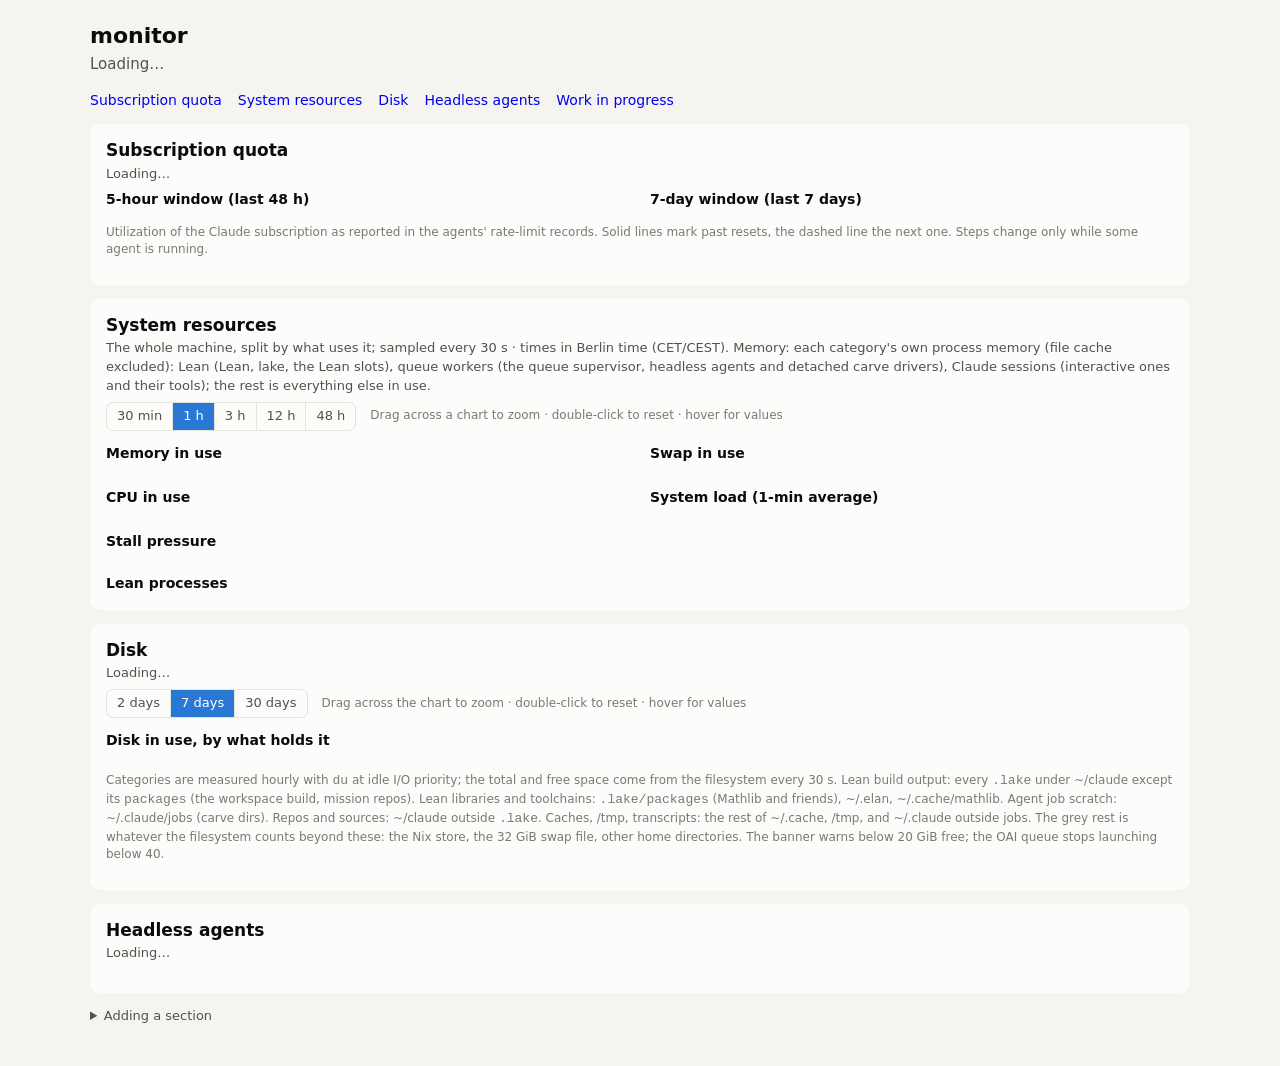
==== commit 6ff85305: "monitor: Disk card — disk in use over 30 days by category, low-disk banner Hourly du scan (idle I/O " ====
--- a/monitor/www/index.html
+++ b/monitor/www/index.html
@@ -6,9 +6,9 @@
 <link rel="stylesheet" href="agents.css">
 <script src="vendor/uPlot.iife.min.js"></script>
 <style>
-:root{color-scheme:light;--surface-0:#f5f4f1;--surface-1:#fcfcfb;--text-primary:#0b0b0b;--text-secondary:#52514e;--text-muted:#7a7974;--grid:#e4e3df;--series-1:#2a78d6;--series-2:#eb6834;--series-3:#1baf7a;--series-4:#8f5bd6;--series-5:#c99a00;--rest:#c9c8c2;--track:#e9e8e4;--good:#008300;--warn:#b26b00;--alarm:#b42318}
-@media (prefers-color-scheme:dark){:root:not([data-theme="light"]){color-scheme:dark;--surface-0:#121211;--surface-1:#1a1a19;--text-primary:#f0efec;--text-secondary:#c3c2b7;--text-muted:#8f8e86;--grid:#2c2c2a;--series-1:#3987e5;--series-2:#d95926;--series-3:#199e70;--series-4:#9d6fe0;--series-5:#d4a514;--rest:#4a4a46;--track:#2a2a28;--good:#3fa33f;--warn:#d9922a;--alarm:#c4321f}}
-:root[data-theme="dark"]{color-scheme:dark;--surface-0:#121211;--surface-1:#1a1a19;--text-primary:#f0efec;--text-secondary:#c3c2b7;--text-muted:#8f8e86;--grid:#2c2c2a;--series-1:#3987e5;--series-2:#d95926;--series-3:#199e70;--series-4:#9d6fe0;--series-5:#d4a514;--rest:#4a4a46;--track:#2a2a28;--good:#3fa33f;--warn:#d9922a;--alarm:#c4321f}
+:root{color-scheme:light;--surface-0:#f5f4f1;--surface-1:#fcfcfb;--text-primary:#0b0b0b;--text-secondary:#52514e;--text-muted:#7a7974;--grid:#e4e3df;--series-1:#2a78d6;--series-2:#eb6834;--series-3:#1baf7a;--series-4:#8f5bd6;--series-5:#c99a00;--disk-5:#c99a00;--rest:#c9c8c2;--track:#e9e8e4;--good:#008300;--warn:#b26b00;--alarm:#b42318}
+@media (prefers-color-scheme:dark){:root:not([data-theme="light"]){color-scheme:dark;--surface-0:#121211;--surface-1:#1a1a19;--text-primary:#f0efec;--text-secondary:#c3c2b7;--text-muted:#8f8e86;--grid:#2c2c2a;--series-1:#3987e5;--series-2:#d95926;--series-3:#199e70;--series-4:#9d6fe0;--series-5:#d4a514;--disk-5:#c98500;--rest:#4a4a46;--track:#2a2a28;--good:#3fa33f;--warn:#d9922a;--alarm:#c4321f}}
+:root[data-theme="dark"]{color-scheme:dark;--surface-0:#121211;--surface-1:#1a1a19;--text-primary:#f0efec;--text-secondary:#c3c2b7;--text-muted:#8f8e86;--grid:#2c2c2a;--series-1:#3987e5;--series-2:#d95926;--series-3:#199e70;--series-4:#9d6fe0;--series-5:#d4a514;--disk-5:#c98500;--rest:#4a4a46;--track:#2a2a28;--good:#3fa33f;--warn:#d9922a;--alarm:#c4321f}
 body{margin:0;background:var(--surface-0);color:var(--text-primary);font:15px/1.45 system-ui,-apple-system,Segoe UI,sans-serif}
 main{max-width:1100px;margin:0 auto;padding:20px 16px 40px}
 h1{font-size:22px;margin:0 0 2px} .sub{color:var(--text-secondary);margin:0 0 14px}
@@ -44,19 +44,22 @@
 .seg button:first-child{border-left:0}
 .seg button[aria-pressed="true"]{background:var(--series-1);color:#fff}
 .hint{color:var(--text-muted);font-size:12px}
-#zoomed{font:inherit;font-size:13px;background:transparent;color:var(--series-1);border:1px solid var(--series-1);border-radius:7px;padding:3px 10px;cursor:pointer}
+#zoomed,.zoomed{font:inherit;font-size:13px;background:transparent;color:var(--series-1);border:1px solid var(--series-1);border-radius:7px;padding:3px 10px;cursor:pointer}
 /* uPlot: theme its legend and selection */
 .u-legend{font-size:12px;color:var(--text-secondary);text-align:left}
 .u-legend .u-series th{font-weight:500}.u-legend .u-value{font-variant-numeric:tabular-nums;color:var(--text-primary)}
 .u-legend .u-marker{border-radius:2px}
 .u-select{background:rgba(127,127,127,.18)}
+.dtab{display:grid;grid-template-columns:minmax(0,1fr) auto auto auto;gap:3px 16px;font-variant-numeric:tabular-nums;font-size:14px;margin-top:10px}
+.dtab .h{color:var(--text-muted);font-size:12px}.dtab .r{text-align:right;color:var(--text-secondary)}.dtab .tot{border-top:1px solid var(--grid);padding-top:3px}
+.dtab .sw{display:inline-block;width:10px;height:10px;border-radius:2px;margin-right:7px;vertical-align:-1px}
 </style></head>
 <body><main>
 <h1 id="h1">monitor</h1>
 <p class="sub" id="upd">Loading…</p>
 <div class="alarm" id="alarm" role="alert" hidden></div>
 <div class="inbox" id="inbox" hidden></div>
-<nav class="nav" aria-label="Views"><a href="#t-quota">Subscription quota</a><a href="#t-sys">System resources</a><a href="#t-agents">Headless agents</a><a href="#sections">Work in progress</a></nav>
+<nav class="nav" aria-label="Views"><a href="#t-quota">Subscription quota</a><a href="#t-sys">System resources</a><a href="#t-disk">Disk</a><a href="#t-agents">Headless agents</a><a href="#sections">Work in progress</a></nav>
 <section class="card" aria-labelledby="t-quota">
 <h2 id="t-quota">Subscription quota</h2>
 <p class="chart-sub" id="quota-sub">Loading…</p>
@@ -85,6 +88,18 @@
 <div id="cleared-box" hidden><h3 style="margin-top:16px" id="t-cleared">Cleared alerts (last 24 h)</h3>
 <p class="chart-sub">Trouble that was in the red banner and has stopped: the condition is gone, the racing jobs are no longer both running, or an OOM kill is over an hour old. Repeats are one row with their worst reading.</p>
 <ul class="cleared" id="cleared"></ul></div>
+</section>
+<section class="card" aria-labelledby="t-disk">
+<h2 id="t-disk">Disk</h2>
+<p class="chart-sub" id="disk-sub">Loading…</p>
+<div class="toolbar">
+  <div class="seg" role="group" aria-label="Disk time range" id="disk-ranges"></div>
+  <button id="disk-zoomed" class="zoomed" hidden>Zoomed in · back to range</button>
+  <span class="hint">Drag across the chart to zoom · double-click to reset · hover for values</span>
+</div>
+<div class="chart"><h3>Disk in use, by what holds it</h3><div id="c-disk"></div></div>
+<div class="dtab" id="disk-table"></div>
+<p class="hint">Categories are measured hourly with <code>du</code> at idle I/O priority; the total and free space come from the filesystem every 30 s. Lean build output: every <code>.lake</code> under ~/claude except its <code>packages</code> (the workspace build, mission repos). Lean libraries and toolchains: <code>.lake/packages</code> (Mathlib and friends), ~/.elan, ~/.cache/mathlib. Agent job scratch: ~/.claude/jobs (carve dirs). Repos and sources: ~/claude outside <code>.lake</code>. Caches, /tmp, transcripts: the rest of ~/.cache, /tmp, and ~/.claude outside jobs. The grey rest is whatever the filesystem counts beyond these: the Nix store, the 32 GiB swap file, other home directories. The banner warns below 20 GiB free; the OAI queue stops launching below 40.</p>
 </section>
 <section class="card" aria-labelledby="t-agents">
 <h2 id="t-agents">Headless agents</h2>
@@ -229,8 +244,67 @@
   document.getElementById('lean').innerHTML = L.length ? `<p class="chart-sub">${L.filter(r=>/^lean\b/.test(r.what)).length} Lean, ${L.filter(r=>/^lake\b/.test(r.what)).length} lake</p>` + procTable(L, true) : '<p class="empty">No Lean running.</p>';
 }
 
-window.addEventListener('resize', () => { clearTimeout(window._rz); window._rz = setTimeout(() => { if (last) { chartKey = ''; drawSystem(last.system); drawSections(last.sections || []); drawQuota(); } }, 200); });
-matchMedia('(prefers-color-scheme: dark)').addEventListener('change', () => { if (last) { chartKey = ''; drawSystem(last.system); drawSections(last.sections || []); drawQuota(); } });
+// ---- disk: hourly category rows (monitor.disk_scan), its own range (days, not the system charts' hours) ----
+const DISK_GROUPS = ['lean_build', 'lean_lib', 'jobs', 'sources', 'cache', 'rest'];
+const DISK_COLOR = {lean_build: '--series-1', lean_lib: '--series-3', jobs: '--series-2', sources: '--series-4', cache: '--disk-5', rest: '--rest'};
+const DISK_RANGES = [['2 days',172800],['7 days',604800],['30 days',2592000]];
+let diskRange = +store.get('monitor.diskRange', 604800), diskView = null, diskChart = null, diskKey = '';
+const dbox = document.getElementById('disk-ranges');
+dbox.innerHTML = DISK_RANGES.map(([l,s]) => `<button data-s="${s}" aria-pressed="${s===diskRange}">${l}</button>`).join('');
+dbox.onclick = e => { const b = e.target.closest('button'); if (!b) return;
+  diskRange = +b.dataset.s; store.set('monitor.diskRange', diskRange); diskView = null;
+  dbox.querySelectorAll('button').forEach(x => x.setAttribute('aria-pressed', x===b)); diskApply(); };
+document.getElementById('disk-zoomed').onclick = () => { diskView = null; diskApply(); };
+function diskApply(){
+  if (!diskChart) return;
+  const now = last ? last.updated : Date.now()/1000;
+  diskChart.setScale('x', diskView || {min: now - diskRange, max: now});
+  document.getElementById('disk-zoomed').hidden = !diskView;
+}
+const fmtDate = t => new Date(t*1000).toLocaleDateString('en-GB',{timeZone:TZ,weekday:'short',day:'numeric',month:'short'});
+const diskTicks = (u, splits) => (u.scales.x.max - u.scales.x.min) > 3*86400 ? splits.map(fmtDate) : xTicks(u, splits);
+const gib = v => v == null ? '—' : v.toFixed(1) + ' GiB';
+const delta = v => v == null ? '—' : (v >= 0.05 ? '+' : v <= -0.05 ? '−' : '±') + Math.abs(v).toFixed(1) + ' GiB';
+
+function drawDisk(d){
+  const R = (d && d.rows) || [], now = d && d.now, labels = (d && d.labels) || {};
+  const sub = document.getElementById('disk-sub'), lastR = R.length ? R[R.length-1] : null;
+  sub.textContent = (now ? `now ${now.used.toFixed(1)} of ${now.total.toFixed(0)} GiB used · ${now.free.toFixed(1)} GiB free` : 'no reading')
+    + (lastR ? ` · categories last measured ${fmtAt(lastR.t)}${lastR.secs != null ? ` (took ${lastR.secs} s)` : ''}` : ' · first category measurement pending (hourly, about 15 s)');
+  const el = document.getElementById('c-disk');
+  if (!R.length) { el.innerHTML = '<p class="empty">No measurement yet.</p>'; document.getElementById('disk-table').innerHTML = ''; return; }
+  const x = R.map(r => r.t), raw = {};
+  for (const g of DISK_GROUPS) raw[g] = R.map(r => r.cats[g] ?? null);
+  const total = (now && now.total) || lastR.total;
+  const b = stacked(el, 240, x, DISK_GROUPS, raw, g => labels[g] || g, g => DISK_COLOR[g], v => v.toFixed(0), 'GiB', [0, total]);
+  // its own zoom and no cursor sync: the system charts' range is hours, this one days
+  delete b.opts.cursor.sync;
+  b.opts.axes[0].values = diskTicks;
+  b.opts.axes[0].space = 100;          // a day apart at 7 days, so a date is not printed twice
+  b.opts.hooks = {
+    setSelect: [u => { if (u.select.width < 4) return;
+      diskView = {min: u.posToVal(u.select.left, 'x'), max: u.posToVal(u.select.left + u.select.width, 'x')};
+      u.setSelect({left: 0, top: 0, width: 0, height: 0}, false); diskApply(); }],
+    ready: [u => u.over.addEventListener('dblclick', () => { diskView = null; diskApply(); })]};
+  b.opts.series[0].value = (u, v, si, idx) => idx == null ? 'latest' : fmtAt(v);
+  const key = document.documentElement.clientWidth + '|' + matchMedia('(prefers-color-scheme: dark)').matches + '|' + DISK_GROUPS.map(g => labels[g]).join('|');
+  if (diskChart && diskKey === key) diskChart.setData(b.data, false);
+  else { if (diskChart) diskChart.destroy(); el.innerHTML = ''; diskChart = new uPlot(b.opts, b.data, el); diskKey = key; }
+  diskApply();
+  // the table: every category now and its change over a day and a week (also the chart's text view)
+  const ago = s => { const t = lastR.t - s; const r = R.find(r => r.t >= t - 1800); return r && r.t <= t + 1800 ? r : null; };
+  const d1 = ago(86400), d7 = ago(7*86400);
+  const row = (name, sw, v, a, b) => `<span>${sw}${esc(name)}</span><span class="r">${gib(v)}</span><span class="r">${a}</span><span class="r">${b}</span>`;
+  const sw = g => `<i class="sw" style="background:var(${DISK_COLOR[g]})"></i>`;
+  document.getElementById('disk-table').innerHTML =
+    '<span class="h">Category (last measurement)</span><span class="h r">Size</span><span class="h r">Change, 24 h</span><span class="h r">Change, 7 days</span>' +
+    DISK_GROUPS.slice().reverse().map(g => row(labels[g] || g, sw(g), lastR.cats[g],
+      d1 ? delta(lastR.cats[g] - (d1.cats[g] ?? 0)) : '—', d7 ? delta(lastR.cats[g] - (d7.cats[g] ?? 0)) : '—')).join('') +
+    `<span class="tot">In use</span><span class="r tot">${gib(lastR.used)}</span><span class="r tot">${d1 ? delta(lastR.used - d1.used) : '—'}</span><span class="r tot">${d7 ? delta(lastR.used - d7.used) : '—'}</span>`;
+}
+
+window.addEventListener('resize', () => { clearTimeout(window._rz); window._rz = setTimeout(() => { if (last) { chartKey = ''; drawSystem(last.system); drawDisk(last.system.disk); drawSections(last.sections || []); drawQuota(); } }, 200); });
+matchMedia('(prefers-color-scheme: dark)').addEventListener('change', () => { if (last) { chartKey = ''; drawSystem(last.system); drawDisk(last.system.disk); drawSections(last.sections || []); drawQuota(); } });
 
 // ---- page ----
 async function load(){
@@ -256,6 +330,7 @@
   document.getElementById('cleared-box').hidden = !C.length;
   document.getElementById('cleared').innerHTML = C.map(e => `<li><span class="when">${esc(fmtSpan(e.first, e.last))}</span> · ${e.what==='machine'?'':esc(e.what)+': '}${esc(e.text)}${e.what!=='machine' && e.n>1 ? ` · ${e.n} checks` : ''}</li>`).join('');
   drawSystem(s.system);
+  drawDisk(s.system.disk);
   drawSections(s.sections||[]);
   if (typeof drawQuota === 'function') drawQuota();
 }
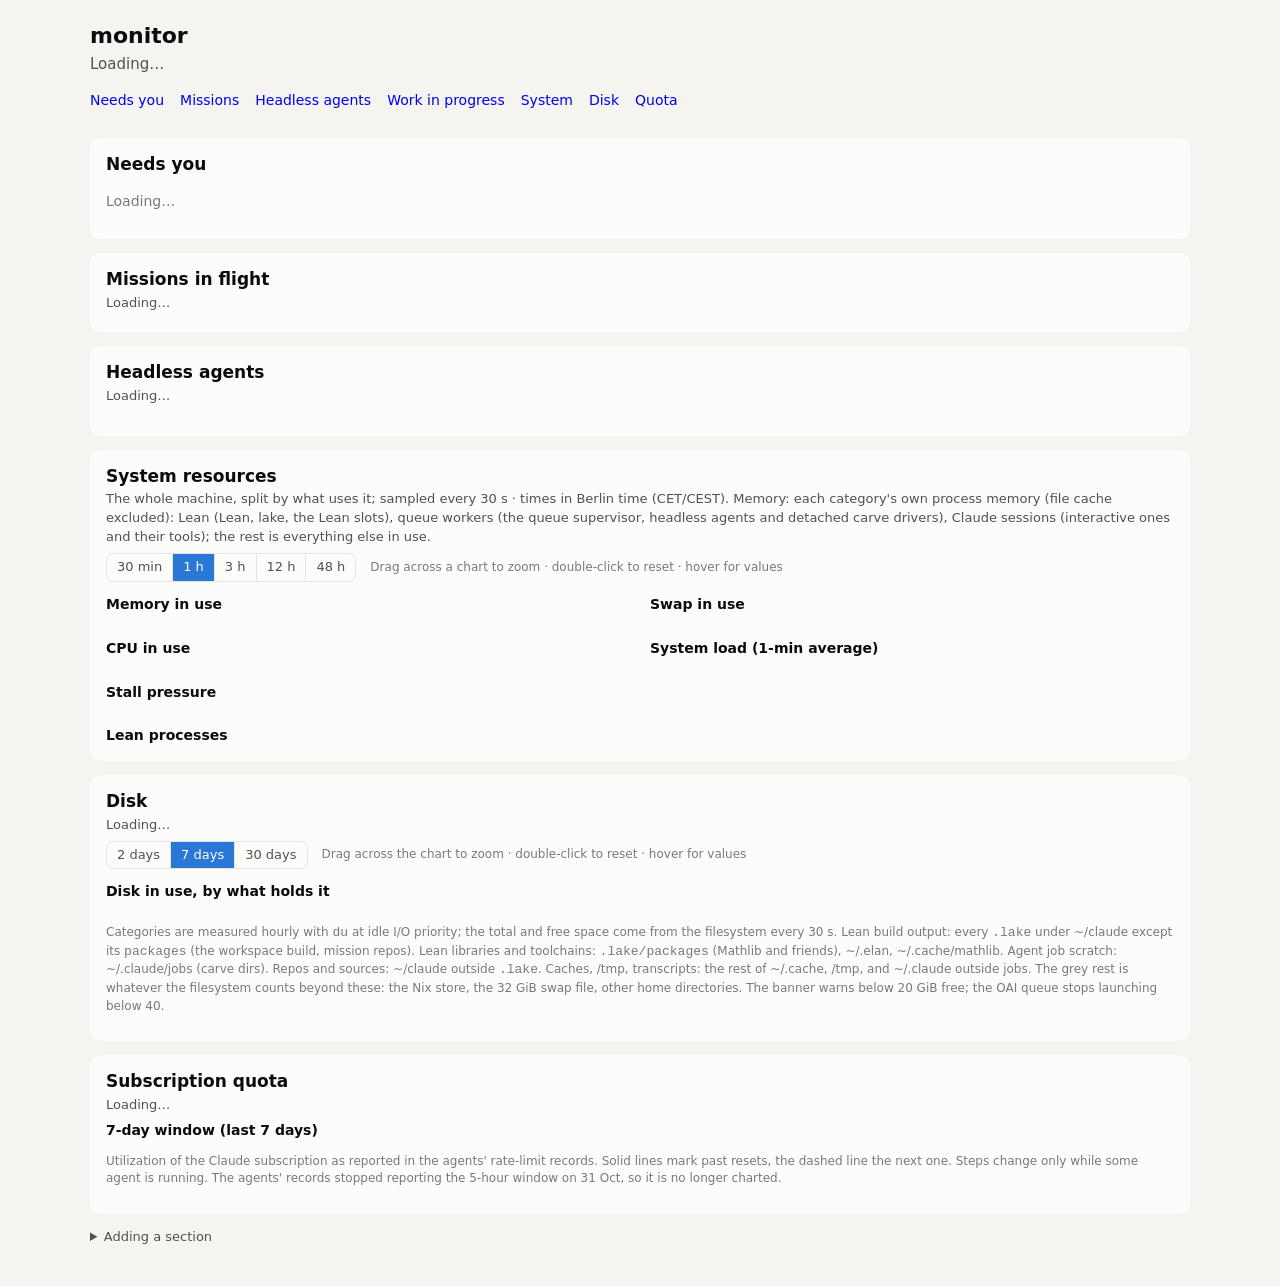
==== commit 21769610: "monitor: attention-first layout, mission card, stale legend fix - Glance tiles (memory, CPU, load, s" ====
--- a/monitor/www/index.html
+++ b/monitor/www/index.html
@@ -4,6 +4,7 @@
 <link rel="icon" id="favicon" href="/favicon.svg" type="image/svg+xml">
 <link rel="stylesheet" href="vendor/uPlot.min.css">
 <link rel="stylesheet" href="agents.css">
+<link rel="stylesheet" href="glance.css">
 <script src="vendor/uPlot.iife.min.js"></script>
 <style>
 :root{color-scheme:light;--surface-0:#f5f4f1;--surface-1:#fcfcfb;--text-primary:#0b0b0b;--text-secondary:#52514e;--text-muted:#7a7974;--grid:#e4e3df;--series-1:#2a78d6;--series-2:#eb6834;--series-3:#1baf7a;--series-4:#8f5bd6;--series-5:#c99a00;--disk-5:#c99a00;--rest:#c9c8c2;--track:#e9e8e4;--good:#008300;--warn:#b26b00;--alarm:#b42318}
@@ -14,8 +15,6 @@
 h1{font-size:22px;margin:0 0 2px} .sub{color:var(--text-secondary);margin:0 0 14px}
 .card{background:var(--surface-1);border-radius:10px;padding:14px 16px;margin:0 0 14px}
 .alarm{background:var(--alarm);color:#fff;padding:10px 14px;border-radius:8px;margin:0 0 14px}
-.inbox{border:1px solid var(--grid);border-left:4px solid var(--good);background:var(--surface-1);padding:8px 14px;border-radius:8px;margin:0 0 14px;font-size:14px}
-.inbox.waiting{border-left-color:var(--warn)}.inbox b{font-weight:600}.inbox .items{color:var(--text-secondary);font-size:13px;overflow-wrap:anywhere}.inbox .items a{color:var(--series-1)}
 .alarm b{display:block;margin-bottom:2px}.alarm ul{margin:0;padding-left:18px}.alarm li{overflow-wrap:anywhere}
 .ph{display:grid;grid-template-columns:1fr auto;gap:2px 12px;padding:10px 0;border-top:1px solid var(--grid);cursor:pointer}
 .ph:first-child{border-top:0}.ph.sel .n{text-decoration:underline;text-underline-offset:3px}
@@ -58,17 +57,25 @@
 <h1 id="h1">monitor</h1>
 <p class="sub" id="upd">Loading…</p>
 <div class="alarm" id="alarm" role="alert" hidden></div>
-<div class="inbox" id="inbox" hidden></div>
-<nav class="nav" aria-label="Views"><a href="#t-quota">Subscription quota</a><a href="#t-sys">System resources</a><a href="#t-disk">Disk</a><a href="#t-agents">Headless agents</a><a href="#sections">Work in progress</a></nav>
-<section class="card" aria-labelledby="t-quota">
-<h2 id="t-quota">Subscription quota</h2>
-<p class="chart-sub" id="quota-sub">Loading…</p>
-<div class="qgrid">
-<div class="chart"><h3>5-hour window (last 48 h)</h3><div id="c-q5"></div></div>
-<div class="chart"><h3>7-day window (last 7 days)</h3><div id="c-q7"></div></div>
-</div>
-<p class="hint">Utilization of the Claude subscription as reported in the agents' rate-limit records. Solid lines mark past resets, the dashed line the next one. Steps change only while some agent is running.</p>
-</section>
+<nav class="nav" aria-label="Views"><a href="#t-needs">Needs you</a><a href="#t-missions">Missions</a><a href="#t-agents">Headless agents</a><a href="#sections">Work in progress</a><a href="#t-sys">System</a><a href="#t-disk">Disk</a><a href="#t-quota">Quota</a></nav>
+<section class="glance" id="glance" aria-label="At a glance"></section>
+<section class="card" aria-labelledby="t-needs">
+<h2 id="t-needs">Needs you</h2>
+<div id="needs"><p class="empty">Loading…</p></div>
+</section>
+<section class="card" aria-labelledby="t-missions">
+<h2 id="t-missions">Missions in flight</h2>
+<p class="chart-sub" id="missions-sub">Loading…</p>
+<div id="missions"></div>
+</section>
+<section class="card" aria-labelledby="t-agents">
+<h2 id="t-agents">Headless agents</h2>
+<p class="chart-sub" id="agents-sub">Loading…</p>
+<div class="qov" id="queue-ov" hidden></div>
+<div id="agents-box"></div>
+</section>
+<div id="sections"></div>
+<p class="meta" id="problems" hidden></p>
 <section class="card" aria-labelledby="t-sys">
 <h2 id="t-sys">System resources</h2>
 <p class="chart-sub">The whole machine, split by what uses it; sampled every 30 s · times in Berlin time (CET/CEST). Memory: each category's own process memory (file cache excluded): Lean (Lean, lake, the Lean slots), queue workers (the queue supervisor, headless agents and detached carve drivers), Claude sessions (interactive ones and their tools); the rest is everything else in use.</p>
@@ -101,14 +108,12 @@
 <div class="dtab" id="disk-table"></div>
 <p class="hint">Categories are measured hourly with <code>du</code> at idle I/O priority; the total and free space come from the filesystem every 30 s. Lean build output: every <code>.lake</code> under ~/claude except its <code>packages</code> (the workspace build, mission repos). Lean libraries and toolchains: <code>.lake/packages</code> (Mathlib and friends), ~/.elan, ~/.cache/mathlib. Agent job scratch: ~/.claude/jobs (carve dirs). Repos and sources: ~/claude outside <code>.lake</code>. Caches, /tmp, transcripts: the rest of ~/.cache, /tmp, and ~/.claude outside jobs. The grey rest is whatever the filesystem counts beyond these: the Nix store, the 32 GiB swap file, other home directories. The banner warns below 20 GiB free; the OAI queue stops launching below 40.</p>
 </section>
-<section class="card" aria-labelledby="t-agents">
-<h2 id="t-agents">Headless agents</h2>
-<p class="chart-sub" id="agents-sub">Loading…</p>
-<div class="qov" id="queue-ov" hidden></div>
-<div id="agents-box"></div>
-</section>
-<div id="sections"></div>
-<p class="meta" id="problems" hidden></p>
+<section class="card" aria-labelledby="t-quota">
+<h2 id="t-quota">Subscription quota</h2>
+<p class="chart-sub" id="quota-sub">Loading…</p>
+<div class="chart"><h3>7-day window (last 7 days)</h3><div id="c-q7"></div></div>
+<p class="hint">Utilization of the Claude subscription as reported in the agents' rate-limit records. Solid lines mark past resets, the dashed line the next one. Steps change only while some agent is running. The agents' records stopped reporting the 5-hour window on 31 Oct, so it is no longer charted.</p>
+</section>
 <details><summary>Adding a section</summary><p>Any job can add its own section: write <code>~/claude/monitor/sections/&lt;id&gt;.json</code>, e.g. with
 <code>python3 ~/.claude/skills/monitor/section.py set my-job --title 'My job' --phase 'Items=3/10'</code>. The <code>monitor</code> skill has the details.</p></details>
 </main>
@@ -179,9 +184,10 @@
   for (const g of groups) { acc = acc.map((a, i) => raw[g][i] == null ? null : (a ?? 0) + raw[g][i]); cum.push(acc); }
   const order = groups.map((g, i) => i).reverse();
   const series = order.map(i => ({label: labelOf(groups[i]), stroke: css(colorOf(groups[i])), fill: css(colorOf(groups[i])), width: 1,
-    value: (u, v, si, idx) => { const j = idx ?? lastIdx(u), r = raw[groups[i]][j]; return r == null ? '—' : fmt(r) + ' ' + unit; }}));
+    // u._raw: upsert reuses a chart and only swaps its data, so the legend must not keep the first build's values
+    value: (u, v, si, idx) => { const j = idx ?? lastIdx(u), r = (u._raw || raw)[groups[i]][j]; return r == null ? '—' : fmt(r) + ' ' + unit; }}));
   const data = [x, ...order.map(i => cum[i])];
-  return {opts: baseOpts(el, height, series, yRange, fmt), data};
+  return {opts: baseOpts(el, height, series, yRange, fmt), data, raw};
 }
 
 function lines(el, height, x, defs, fmt, unit, yRange){
@@ -192,11 +198,12 @@
 
 function upsert(id, built){
   const el = document.getElementById(id);
-  if (charts[id] && charts[id]._key === built.key) { charts[id].setData(built.data, false); return; }
+  if (charts[id] && charts[id]._key === built.key) { charts[id]._raw = built.raw; charts[id].setData(built.data, false); return; }
   if (charts[id]) charts[id].destroy();
   el.innerHTML = '';
   charts[id] = new uPlot(built.opts, built.data, el);
   charts[id]._key = built.key;
+  charts[id]._raw = built.raw;
 }
 
 
@@ -288,8 +295,8 @@
     ready: [u => u.over.addEventListener('dblclick', () => { diskView = null; diskApply(); })]};
   b.opts.series[0].value = (u, v, si, idx) => idx == null ? 'latest' : fmtAt(v);
   const key = document.documentElement.clientWidth + '|' + matchMedia('(prefers-color-scheme: dark)').matches + '|' + DISK_GROUPS.map(g => labels[g]).join('|');
-  if (diskChart && diskKey === key) diskChart.setData(b.data, false);
-  else { if (diskChart) diskChart.destroy(); el.innerHTML = ''; diskChart = new uPlot(b.opts, b.data, el); diskKey = key; }
+  if (diskChart && diskKey === key) { diskChart._raw = b.raw; diskChart.setData(b.data, false); }
+  else { if (diskChart) diskChart.destroy(); el.innerHTML = ''; diskChart = new uPlot(b.opts, b.data, el); diskKey = key; diskChart._raw = b.raw; }
   diskApply();
   // the table: every category now and its change over a day and a week (also the chart's text view)
   const ago = s => { const t = lastR.t - s; const r = R.find(r => r.t >= t - 1800); return r && r.t <= t + 1800 ? r : null; };
@@ -319,13 +326,6 @@
   const pr = document.getElementById('problems'), P = s.problems || [];
   pr.hidden = !P.length; pr.textContent = P.length ? 'Section files the page could not read: ' + P.join('; ') : '';
   al.innerHTML = s.alerts.length ? `<b>${esc(s.host||'machine')} needs attention</b><ul>${s.alerts.map(a=>`<li>${esc(a)}</li>`).join('')}</ul>` : '';
-  const IB = s.inboxes || [], ib = document.getElementById('inbox');
-  ib.hidden = !IB.length;
-  ib.className = 'inbox' + (IB.some(e => e.count) ? ' waiting' : '');
-  const age = n => n == null ? '' : n < 3600 ? Math.round(n/60) + ' min' : n < 172800 ? Math.round(n/3600) + ' h' : Math.round(n/86400) + ' days';
-  ib.innerHTML = IB.map((e, i) => e.missing ? `<div><b>${esc(e.label)}</b>: directory missing (${esc(e.dir)})</div>`
-    : e.count ? `<div><b>${esc(e.label)}: ${e.count} waiting</b> · oldest ${esc(age(e.oldest_s))}<div class="items">${e.items.map(n => `<a href="/inbox/${i}/${encodeURIComponent(n)}" target="_blank" rel="noopener">${esc(n)}</a>`).join(' · ')}${e.count > e.items.length ? ' …' : ''}</div></div>`
-    : `<div><b>${esc(e.label)}</b>: empty</div>`).join('');
   const C = s.cleared || [];
   document.getElementById('cleared-box').hidden = !C.length;
   document.getElementById('cleared').innerHTML = C.map(e => `<li><span class="when">${esc(fmtSpan(e.first, e.last))}</span> · ${e.what==='machine'?'':esc(e.what)+': '}${esc(e.text)}${e.what!=='machine' && e.n>1 ? ` · ${e.n} checks` : ''}</li>`).join('');
@@ -333,6 +333,7 @@
   drawDisk(s.system.disk);
   drawSections(s.sections||[]);
   if (typeof drawQuota === 'function') drawQuota();
+  if (typeof drawGlance === 'function') { drawGlance(); drawNeeds(); }
 }
 
 function procTable(rows, withCwd){
@@ -413,4 +414,5 @@
 
 load(); setInterval(load, 30000);
 </script>
-<script src="agents.js"></script></body></html>
+<script src="agents.js"></script>
+<script src="glance.js"></script></body></html>
--- a/monitor/www/agents.css
+++ b/monitor/www/agents.css
@@ -44,3 +44,7 @@
 .qov ul{margin:4px 0 0;padding-left:18px}.qov li{margin:2px 0;overflow-wrap:anywhere}
 .qov li small{color:var(--text-muted)}
 .pl .lab.earlier{font-style:italic}
+
+.pl .items{display:inline-flex;align-items:center;gap:6px}
+.pl .livespark{display:inline-flex;align-items:center}
+.pl .livespark .spark{display:block;margin:0}
--- a/monitor/www/glance.css
+++ b/monitor/www/glance.css
@@ -0,0 +1,50 @@
+/* glance tiles, Needs you, Missions in flight: uses the variables of index.html */
+.glance{display:grid;grid-template-columns:repeat(auto-fill,minmax(min(100%,150px),1fr));gap:8px;margin:0 0 14px}
+.gt{display:flex;flex-direction:column;gap:1px;background:var(--surface-1);border:1px solid var(--grid);border-radius:9px;padding:8px 10px 6px;text-decoration:none;color:inherit;min-width:0}
+.gt:hover{border-color:var(--text-muted)}
+.gt.warn{border-left:4px solid var(--warn)}.gt.alarm{border-left:4px solid var(--alarm)}
+.gt .gl{font-size:12px;color:var(--text-secondary);font-weight:600}
+.gt .gv{font-size:21px;font-weight:600;font-variant-numeric:tabular-nums;line-height:1.2;white-space:nowrap}
+.gt .gv small{font-size:12px;font-weight:500;color:var(--text-muted)}
+.gt .gs{font-size:11.5px;color:var(--text-muted);white-space:nowrap;overflow:hidden;text-overflow:ellipsis}
+.gt .spark{margin:4px 0 0;width:100%;height:22px}
+.gt.warn .spark polyline{stroke:var(--warn)}.gt.alarm .spark polyline{stroke:var(--alarm)}
+
+#t-needs .count{display:inline-block;min-width:1.4em;text-align:center;font-size:13px;background:var(--warn);color:#fff;border-radius:9px;padding:0 6px;margin-left:4px;vertical-align:2px}
+.needs{list-style:none;margin:6px 0 0;padding:0;font-size:14px}
+.needs>li{display:flex;gap:10px;align-items:baseline;padding:6px 0;border-top:1px solid var(--grid);min-width:0}
+.needs>li:first-child{border-top:0}
+.needs>li>span:last-child,.needs details{min-width:0;overflow-wrap:anywhere;flex:1}
+.needs details{margin:0;color:inherit;font-size:14px}
+.needs summary{cursor:pointer}
+.needs .atext{color:var(--alarm);font-weight:600}
+.ntag{flex:0 0 4.6em;font-size:11px;font-weight:600;letter-spacing:.03em;text-transform:uppercase;color:var(--text-muted)}
+.nlist{margin:4px 0 0;padding-left:18px;font-size:13px;color:var(--text-secondary)}.nlist li{margin:2px 0}.nlist small{color:var(--text-muted)}
+.nitems{font-size:13px;color:var(--text-secondary);margin-top:4px}
+.allclear{margin:4px 0 0;color:var(--good);font-weight:600;font-size:14px}
+
+.ms{border-top:1px solid var(--grid);padding:10px 0 4px}
+.ms:first-child{border-top:0;padding-top:2px}
+.mhead{display:flex;flex-wrap:wrap;align-items:center;gap:6px 10px}
+.mhead .mt{font-weight:600;font-size:15px;min-width:0;flex:1 1 260px}
+.mbtns{display:inline-flex;gap:8px;flex-wrap:wrap}
+.btn{font:inherit;font-size:13px;background:transparent;color:var(--series-1);border:1px solid var(--series-1);border-radius:7px;padding:4px 12px;cursor:pointer;white-space:nowrap}
+.btn.primary{background:var(--series-1);color:#fff}
+.btn:disabled{opacity:.55;cursor:default}
+.badge.warn{color:var(--warn);border-color:var(--warn)}.badge.ready{color:#fff;background:var(--series-1);border-color:var(--series-1)}
+.msteps{list-style:none;display:grid;grid-template-columns:repeat(auto-fit,minmax(min(100%,170px),1fr));gap:6px;margin:10px 0 6px;padding:0}
+.msteps li{border:1px solid var(--grid);border-top:4px solid var(--track);border-radius:7px;padding:5px 8px;font-size:13px;display:flex;flex-direction:column;min-width:0}
+.msteps .sn{font-weight:600;line-height:1.25}
+.msteps .sw{font-size:11.5px;color:var(--text-muted)}
+.msteps .sd{font-size:12px;color:var(--text-secondary);overflow-wrap:anywhere}
+.msteps li.done{border-top-color:var(--good)}
+.msteps li.done .sn{color:var(--text-secondary)}
+.msteps li.current,.msteps li.running{border-top-color:var(--series-1)}
+.msteps li.ready{border-top-color:var(--series-1);background:color-mix(in srgb,var(--series-1) 8%,transparent)}
+.msteps li.blocked,.msteps li.failed{border-top-color:var(--alarm)}
+.msteps li.blocked .sd,.msteps li.failed .sd{color:var(--alarm)}
+.mtasks{margin:2px 0 4px;font-size:13px}.mtasks ol{margin:4px 0 0;padding-left:20px}.mtasks li{margin:2px 0}
+.mres{font-size:13px;color:var(--text-secondary);margin:2px 0}.mres.bad,.warntxt{color:var(--alarm)}
+.afin>summary{cursor:pointer;list-style-position:inside}
+.afin{margin-top:6px;color:inherit;font-size:inherit}
+.tilelink{text-decoration:none;color:inherit;display:contents}
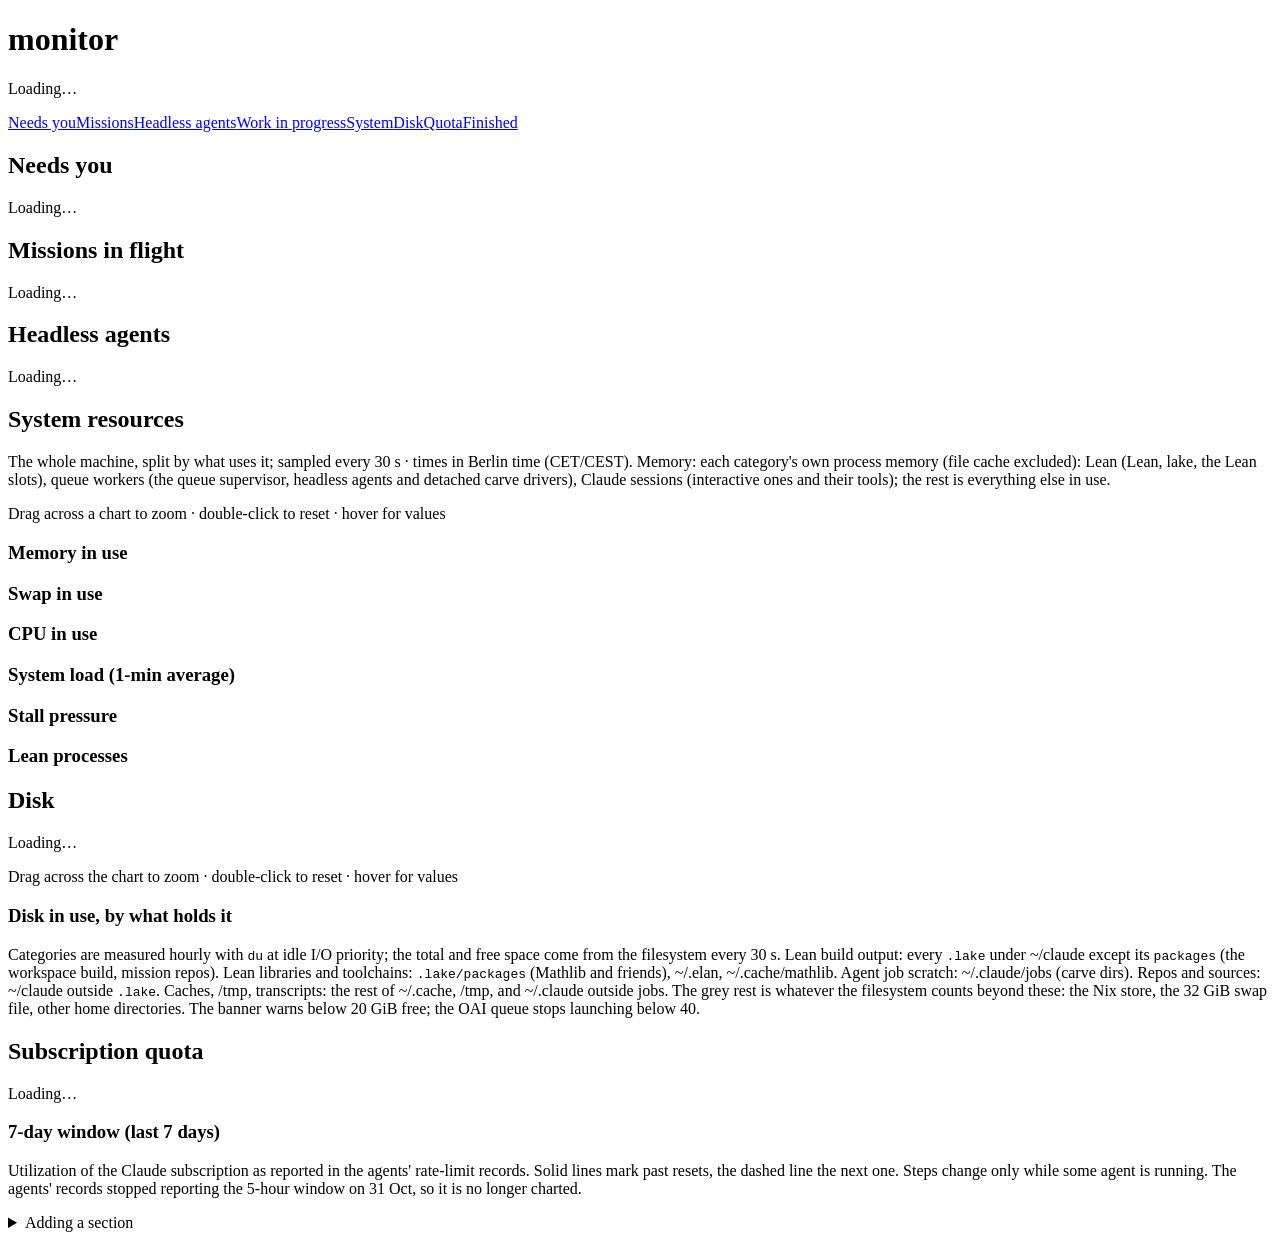
==== commit a3543be4: "monitor: keep the scroll position across redraws; finished work on its own page - keepScroll: every " ====
--- a/monitor/www/index.html
+++ b/monitor/www/index.html
@@ -2,62 +2,16 @@
 <html lang="en"><head><meta charset="utf-8"><meta name="viewport" content="width=device-width,initial-scale=1">
 <title>monitor</title>
 <link rel="icon" id="favicon" href="/favicon.svg" type="image/svg+xml">
-<link rel="stylesheet" href="vendor/uPlot.min.css">
-<link rel="stylesheet" href="agents.css">
-<link rel="stylesheet" href="glance.css">
-<script src="vendor/uPlot.iife.min.js"></script>
-<style>
-:root{color-scheme:light;--surface-0:#f5f4f1;--surface-1:#fcfcfb;--text-primary:#0b0b0b;--text-secondary:#52514e;--text-muted:#7a7974;--grid:#e4e3df;--series-1:#2a78d6;--series-2:#eb6834;--series-3:#1baf7a;--series-4:#8f5bd6;--series-5:#c99a00;--disk-5:#c99a00;--rest:#c9c8c2;--track:#e9e8e4;--good:#008300;--warn:#b26b00;--alarm:#b42318}
-@media (prefers-color-scheme:dark){:root:not([data-theme="light"]){color-scheme:dark;--surface-0:#121211;--surface-1:#1a1a19;--text-primary:#f0efec;--text-secondary:#c3c2b7;--text-muted:#8f8e86;--grid:#2c2c2a;--series-1:#3987e5;--series-2:#d95926;--series-3:#199e70;--series-4:#9d6fe0;--series-5:#d4a514;--disk-5:#c98500;--rest:#4a4a46;--track:#2a2a28;--good:#3fa33f;--warn:#d9922a;--alarm:#c4321f}}
-:root[data-theme="dark"]{color-scheme:dark;--surface-0:#121211;--surface-1:#1a1a19;--text-primary:#f0efec;--text-secondary:#c3c2b7;--text-muted:#8f8e86;--grid:#2c2c2a;--series-1:#3987e5;--series-2:#d95926;--series-3:#199e70;--series-4:#9d6fe0;--series-5:#d4a514;--disk-5:#c98500;--rest:#4a4a46;--track:#2a2a28;--good:#3fa33f;--warn:#d9922a;--alarm:#c4321f}
-body{margin:0;background:var(--surface-0);color:var(--text-primary);font:15px/1.45 system-ui,-apple-system,Segoe UI,sans-serif}
-main{max-width:1100px;margin:0 auto;padding:20px 16px 40px}
-h1{font-size:22px;margin:0 0 2px} .sub{color:var(--text-secondary);margin:0 0 14px}
-.card{background:var(--surface-1);border-radius:10px;padding:14px 16px;margin:0 0 14px}
-.alarm{background:var(--alarm);color:#fff;padding:10px 14px;border-radius:8px;margin:0 0 14px}
-.alarm b{display:block;margin-bottom:2px}.alarm ul{margin:0;padding-left:18px}.alarm li{overflow-wrap:anywhere}
-.ph{display:grid;grid-template-columns:1fr auto;gap:2px 12px;padding:10px 0;border-top:1px solid var(--grid);cursor:pointer}
-.ph:first-child{border-top:0}.ph.sel .n{text-decoration:underline;text-underline-offset:3px}
-.ph .n{font-weight:600}.ph .v{color:var(--text-secondary);font-variant-numeric:tabular-nums;text-align:right}
-.ph .note{grid-column:1/3;color:var(--text-muted);font-size:13px}
-.bar{grid-column:1/3;height:6px;background:var(--track);border-radius:3px;overflow:hidden}
-.bar>i{display:block;height:100%;background:var(--series-1);border-radius:3px}
-.st{font-size:12px;font-weight:600;letter-spacing:.02em;margin-left:6px}.st.done{color:var(--good)}.st.running{color:var(--series-1)}.st.failed,.st.stale{color:var(--warn)}.st.waiting,.st.paused{color:var(--text-muted)}
-.run{display:grid;grid-template-columns:minmax(0,1fr) auto auto auto auto;gap:3px 14px;font-variant-numeric:tabular-nums;font-size:14px;margin-top:4px}
-.run .h{color:var(--text-muted);font-size:12px}.run .r{text-align:right;color:var(--text-secondary)}.run .c{color:var(--text-muted);font-size:12px;grid-column:1/6;margin-top:-3px}
-.run span{overflow-wrap:anywhere}
-@media (max-width:560px){.run{grid-template-columns:minmax(7em,1fr) auto auto auto;gap:3px 10px;font-size:13px}.run .sh{display:none}.run .c{grid-column:1/5}}
-.salerts{color:var(--alarm);font-weight:600;margin:6px 0;padding-left:18px}
-.cleared{margin:4px 0 0;padding-left:18px;color:var(--text-secondary);font-size:13px}.cleared li{overflow-wrap:anywhere;margin:2px 0}
-.cleared .when{color:var(--text-muted);font-variant-numeric:tabular-nums}
-h2{font-size:17px;margin:0 0 2px} h3{font-size:14px;margin:0 0 2px} .chart-sub{color:var(--text-secondary);font-size:13px;margin:0 0 6px}
-.meta{color:var(--text-muted);font-size:13px;margin:0 0 6px}.meta a{color:var(--series-1)}
-.grid2{display:grid;grid-template-columns:repeat(auto-fit,minmax(min(100%,420px),1fr));gap:18px 20px}
-.chart{min-width:0} .grid2 .wide{grid-column:1/-1}
-.empty{color:var(--text-muted);font-size:14px}
-details{margin-top:10px;color:var(--text-secondary);font-size:13px}
-code{font-size:13px}
-.toolbar{display:flex;flex-wrap:wrap;align-items:center;gap:8px 14px;margin:6px 0 12px}
-.seg{display:inline-flex;border:1px solid var(--grid);border-radius:7px;overflow:hidden}
-.seg button{font:inherit;font-size:13px;background:transparent;color:var(--text-secondary);border:0;border-left:1px solid var(--grid);padding:4px 10px;cursor:pointer}
-.seg button:first-child{border-left:0}
-.seg button[aria-pressed="true"]{background:var(--series-1);color:#fff}
-.hint{color:var(--text-muted);font-size:12px}
-#zoomed,.zoomed{font:inherit;font-size:13px;background:transparent;color:var(--series-1);border:1px solid var(--series-1);border-radius:7px;padding:3px 10px;cursor:pointer}
-/* uPlot: theme its legend and selection */
-.u-legend{font-size:12px;color:var(--text-secondary);text-align:left}
-.u-legend .u-series th{font-weight:500}.u-legend .u-value{font-variant-numeric:tabular-nums;color:var(--text-primary)}
-.u-legend .u-marker{border-radius:2px}
-.u-select{background:rgba(127,127,127,.18)}
-.dtab{display:grid;grid-template-columns:minmax(0,1fr) auto auto auto;gap:3px 16px;font-variant-numeric:tabular-nums;font-size:14px;margin-top:10px}
-.dtab .h{color:var(--text-muted);font-size:12px}.dtab .r{text-align:right;color:var(--text-secondary)}.dtab .tot{border-top:1px solid var(--grid);padding-top:3px}
-.dtab .sw{display:inline-block;width:10px;height:10px;border-radius:2px;margin-right:7px;vertical-align:-1px}
-</style></head>
-<body><main>
+<link rel="stylesheet" href="/vendor/uPlot.min.css">
+<link rel="stylesheet" href="/agents.css">
+<link rel="stylesheet" href="/glance.css">
+<script src="/vendor/uPlot.iife.min.js"></script>
+<link rel="stylesheet" href="/main.css"></head>
+<body data-view="main"><main>
 <h1 id="h1">monitor</h1>
 <p class="sub" id="upd">Loading…</p>
 <div class="alarm" id="alarm" role="alert" hidden></div>
-<nav class="nav" aria-label="Views"><a href="#t-needs">Needs you</a><a href="#t-missions">Missions</a><a href="#t-agents">Headless agents</a><a href="#sections">Work in progress</a><a href="#t-sys">System</a><a href="#t-disk">Disk</a><a href="#t-quota">Quota</a></nav>
+<nav class="nav" aria-label="Views"><a href="#t-needs">Needs you</a><a href="#t-missions">Missions</a><a href="#t-agents">Headless agents</a><a href="#sections">Work in progress</a><a href="#t-sys">System</a><a href="#t-disk">Disk</a><a href="#t-quota">Quota</a><a href="/page/done.html" id="nav-done">Finished</a></nav>
 <section class="glance" id="glance" aria-label="At a glance"></section>
 <section class="card" aria-labelledby="t-needs">
 <h2 id="t-needs">Needs you</h2>
@@ -75,6 +29,7 @@
 <div id="agents-box"></div>
 </section>
 <div id="sections"></div>
+<p class="more card" id="done-link"></p>
 <p class="meta" id="problems" hidden></p>
 <section class="card" aria-labelledby="t-sys">
 <h2 id="t-sys">System resources</h2>
@@ -117,302 +72,6 @@
 <details><summary>Adding a section</summary><p>Any job can add its own section: write <code>~/claude/monitor/sections/&lt;id&gt;.json</code>, e.g. with
 <code>python3 ~/.claude/skills/monitor/section.py set my-job --title 'My job' --phase 'Items=3/10'</code>. The <code>monitor</code> skill has the details.</p></details>
 </main>
-<script>
-const TZ = 'Europe/Berlin', tzName = t => new Intl.DateTimeFormat('en-GB',{timeZone:'Europe/Berlin',timeZoneName:'short'}).formatToParts(new Date(t*1000)).find(x=>x.type==='timeZoneName').value.replace('GMT+1','CET').replace('GMT+2','CEST');
-const fmtT = t => new Date(t*1000).toLocaleTimeString('de-DE',{timeZone:TZ,hour:'2-digit',minute:'2-digit'});
-const fmtDay = t => new Date(t*1000).toLocaleDateString('en-CA',{timeZone:TZ});
-const fmtAt = t => (fmtDay(t)===fmtDay(Date.now()/1000) ? '' : fmtDay(t)+' ') + fmtT(t) + ' ' + tzName(t);
-const fmtSpan = (a, b) => b - a < 60 ? fmtAt(a) : fmtDay(a)!==fmtDay(b) ? fmtAt(a) + ' – ' + fmtAt(b)
-  : (fmtDay(a)===fmtDay(Date.now()/1000) ? '' : fmtDay(a)+' ') + fmtT(a) + '–' + fmtT(b) + ' ' + tzName(b);
-const esc = s => String(s??'').replace(/[&<>"]/g, c => ({'&':'&amp;','<':'&lt;','>':'&gt;','"':'&quot;'}[c]));
-const ago = s => s<90 ? `${s} s ago` : s<5400 ? `${Math.round(s/60)} min ago` : `${(s/3600).toFixed(1)} h ago`;
-const fmtWd = t => new Date(t*1000).toLocaleDateString('en-GB',{timeZone:TZ,weekday:'short'});
-const xTicks = (u, splits) => { const span = u.scales.x.max - u.scales.x.min;
-  return splits.map(v => span > 18*3600 ? fmtWd(v) + ' ' + fmtT(v) : fmtT(v)); };
-const lastIdx = u => u.data[0].length - 1;
-const css = v => getComputedStyle(document.documentElement).getPropertyValue(v).trim();
-const RANGES = [['30 min',1800],['1 h',3600],['3 h',10800],['12 h',43200],['48 h',172800]];
-const store = {get(k,d){ try { return localStorage.getItem(k) ?? d; } catch(e) { return d; } }, set(k,v){ try { localStorage.setItem(k,v); } catch(e) {} }};
-let range = +store.get('monitor.range', 3600);
-let view = null;            // {min, max} while zoomed in by dragging; null: follow the range
-const selected = {};        // section id -> phase shown in its chart
-let last = null, charts = {}, chartKey = '';
-
-// ---- range buttons ----
-const rbox = document.getElementById('ranges');
-rbox.innerHTML = RANGES.map(([l,s]) => `<button data-s="${s}" aria-pressed="${s===range}">${l}</button>`).join('');
-rbox.onclick = e => { const b = e.target.closest('button'); if (!b) return;
-  range = +b.dataset.s; store.set('monitor.range', range); view = null;
-  rbox.querySelectorAll('button').forEach(x => x.setAttribute('aria-pressed', x===b)); applyView(); };
-document.getElementById('zoomed').onclick = () => { view = null; applyView(); };
-
-function applyView(){
-  const now = last ? last.updated : Date.now()/1000;
-  const [min, max] = view ? [view.min, view.max] : [now - range, now];
-  for (const u of Object.values(charts)) u.setScale('x', {min, max});
-  document.getElementById('zoomed').hidden = !view;
-}
-
-// ---- charts ----
-function baseOpts(el, height, series, yRange, fmt){
-  return {
-    width: Math.max(260, el.clientWidth), height,
-    tzDate: ts => uPlot.tzDate(new Date(ts*1e3), TZ),
-    cursor: {y: false, sync: {key: 'sys', setSeries: false}, drag: {x: true, y: false, setScale: false}, points: {size: 6}},
-    select: {show: true},
-    legend: {live: true},
-    scales: {x: {time: true}, y: {range: yRange}},
-    axes: [
-      {stroke: css('--text-muted'), grid: {stroke: css('--grid'), width: 1}, ticks: {stroke: css('--grid')}, font: '11px system-ui', values: xTicks, space: 60},
-      {stroke: css('--text-muted'), grid: {stroke: css('--grid'), width: 1}, ticks: {show: false}, font: '11px system-ui', size: 46,
-       values: (u, vals) => vals.map(v => fmt(v))},
-    ],
-    series: [{value: (u, v, si, idx) => idx == null ? 'latest' : fmtAt(v)}, ...series],
-    hooks: {
-      setSelect: [u => { if (u.select.width < 4) return;
-        const min = u.posToVal(u.select.left, 'x'), max = u.posToVal(u.select.left + u.select.width, 'x');
-        u.setSelect({left: 0, top: 0, width: 0, height: 0}, false);
-        view = {min, max}; applyView(); }],
-      ready: [u => u.over.addEventListener('dblclick', () => { view = null; applyView(); })],
-    },
-  };
-}
-
-// stacked areas: series are drawn top first, each filled down to zero, so lower ones paint over
-function stacked(el, height, x, groups, raw, labelOf, colorOf, fmt, unit, yRange){
-  const cum = []; let acc = x.map(() => 0);
-  for (const g of groups) { acc = acc.map((a, i) => raw[g][i] == null ? null : (a ?? 0) + raw[g][i]); cum.push(acc); }
-  const order = groups.map((g, i) => i).reverse();
-  const series = order.map(i => ({label: labelOf(groups[i]), stroke: css(colorOf(groups[i])), fill: css(colorOf(groups[i])), width: 1,
-    // u._raw: upsert reuses a chart and only swaps its data, so the legend must not keep the first build's values
-    value: (u, v, si, idx) => { const j = idx ?? lastIdx(u), r = (u._raw || raw)[groups[i]][j]; return r == null ? '—' : fmt(r) + ' ' + unit; }}));
-  const data = [x, ...order.map(i => cum[i])];
-  return {opts: baseOpts(el, height, series, yRange, fmt), data, raw};
-}
-
-function lines(el, height, x, defs, fmt, unit, yRange){
-  const series = defs.map(d => ({label: d.label, stroke: css(d.color), width: 2,
-    value: (u, v, si, idx) => { const r = idx == null ? u.data[si][lastIdx(u)] : v; return r == null ? '—' : fmt(r) + unit; }}));
-  return {opts: baseOpts(el, height, series, yRange, fmt), data: [x, ...defs.map(d => d.ys)]};
-}
-
-function upsert(id, built){
-  const el = document.getElementById(id);
-  if (charts[id] && charts[id]._key === built.key) { charts[id]._raw = built.raw; charts[id].setData(built.data, false); return; }
-  if (charts[id]) charts[id].destroy();
-  el.innerHTML = '';
-  charts[id] = new uPlot(built.opts, built.data, el);
-  charts[id]._key = built.key;
-  charts[id]._raw = built.raw;
-}
-
-
-function drawSystem(sy){
-  const M = sy.machine || [], lastRow = M.length ? M[M.length-1] : null;
-  // fixed categories (monitor.CATS): where a process lives, not which section claims it
-  const CAT_COLOR = {lean: '--series-1', queue: '--series-2', claude: '--series-4', rest: '--rest'};
-  const groups = ['lean', 'queue', 'claude', 'rest'];
-  const labelOf = g => sy.labels[g] || g;
-  const colorOf = g => CAT_COLOR[g] || '--rest';
-  const key = groups.join('|') + '|' + Object.keys(sy.labels).map(k => sy.labels[k]).join('|') + '|' + document.documentElement.clientWidth + '|' + matchMedia('(prefers-color-scheme: dark)').matches;
-  if (key !== chartKey) { for (const u of Object.values(charts)) u.destroy(); charts = {}; chartKey = key; }
-  const x = M.map(r => r.t), memTotal = lastRow ? lastRow.total : 64, cores = sy.cores_total || 32;
-  const memRaw = {}, cpuRaw = {};
-  for (const g of groups) { memRaw[g] = M.map(r => r.mem[g] ?? 0); cpuRaw[g] = M.map(r => r.cpu ? (r.cpu[g] ?? 0) : null); }
-  const H = 220;
-  let b = stacked(document.getElementById('c-mem'), H, x, groups, memRaw, labelOf, colorOf, v => v.toFixed(1), 'GiB', [0, memTotal]); b.key = key; upsert('c-mem', b);
-  // CPU: scaled to what is visible, so a core or two of use is not lost against 32
-  b = stacked(document.getElementById('c-cpu'), H, x, groups, cpuRaw, labelOf, colorOf, v => v.toFixed(1), 'cores',
-              (u, mn, mx) => [0, Math.min(cores, Math.max(1, Math.ceil((mx || 0) * 1.15)))]); b.key = key; upsert('c-cpu', b);
-  // swap: recorded since 2026-10-30, so older rows have none; scale to the swap size
-  const swapTotal = sy.swap_total_gib || (lastRow && lastRow.swap_total) || 1;
-  b = lines(document.getElementById('c-swap'), H, x, [{label: 'swap used', color: '--series-5', ys: M.map(r => r.swap ?? null)}], v => v.toFixed(1), ' GiB',
-            [0, swapTotal]); b.key = key; upsert('c-swap', b);
-  b = lines(document.getElementById('c-load'), H, x, [{label: 'load', color: '--series-1', ys: M.map(r => r.load1)}], v => v.toFixed(1), '',
-            (u, mn, mx) => [0, Math.max(1, Math.ceil((mx || 0) * 1.15))]); b.key = key; upsert('c-load', b);
-  const P = sy.psi || [], lp = P.length ? P[P.length-1] : null;
-  b = lines(document.getElementById('c-psi'), H, P.map(r => r[0]), [
-        {label: 'memory (full)', color: '--series-4', ys: P.map(r => r[3])},
-        {label: 'I/O (full)', color: '--series-2', ys: P.map(r => r[5])},
-        {label: 'CPU (some)', color: '--series-1', ys: P.map(r => r[1])}], v => v.toFixed(1), '%',
-        (u, mn, mx) => [0, Math.max(5, Math.ceil((mx || 0) * 1.15))]); b.key = key; upsert('c-psi', b);
-  applyView();
-  if (lp) document.getElementById('s-psi').textContent = `Share of time tasks waited (10 s average). "Full": every task waited, which is what makes the box freeze; the banner fires at memory 5%, I/O 20%. Now: memory ${lp[3].toFixed(1)}%, I/O ${lp[5].toFixed(1)}%, CPU ${lp[1].toFixed(1)}%`;
-  if (lastRow){
-    const used = Object.values(lastRow.mem).reduce((a,b)=>a+b,0);
-    const swap = sy.swap_total_gib ? ` · swap ${(sy.swap_total_gib - sy.swap_free_gib).toFixed(1)} of ${sy.swap_total_gib} GiB used` : '';
-    document.getElementById('s-mem').textContent = `now ${used.toFixed(1)} of ${memTotal} GiB in use · ${sy.free_gib} GiB available${swap}`;
-    if (lastRow.cpu) document.getElementById('s-cpu').textContent = `now ${Object.values(lastRow.cpu).reduce((a,b)=>a+b,0).toFixed(1)} of ${cores} cores busy (scale fits the visible range)`;
-    document.getElementById('s-swap').textContent = sy.swap_total_gib
-      ? `now ${(sy.swap_total_gib - sy.swap_free_gib).toFixed(1)} of ${sy.swap_total_gib} GiB used (Lean spills here when RAM fills; history starts 30 Oct)` : 'no swap configured';
-    document.getElementById('s-load').textContent = `now ${lastRow.load1.toFixed(2)} on ${cores} cores`;
-  }
-  const L = sy.lean || [];
-  document.getElementById('lean').innerHTML = L.length ? `<p class="chart-sub">${L.filter(r=>/^lean\b/.test(r.what)).length} Lean, ${L.filter(r=>/^lake\b/.test(r.what)).length} lake</p>` + procTable(L, true) : '<p class="empty">No Lean running.</p>';
-}
-
-// ---- disk: hourly category rows (monitor.disk_scan), its own range (days, not the system charts' hours) ----
-const DISK_GROUPS = ['lean_build', 'lean_lib', 'jobs', 'sources', 'cache', 'rest'];
-const DISK_COLOR = {lean_build: '--series-1', lean_lib: '--series-3', jobs: '--series-2', sources: '--series-4', cache: '--disk-5', rest: '--rest'};
-const DISK_RANGES = [['2 days',172800],['7 days',604800],['30 days',2592000]];
-let diskRange = +store.get('monitor.diskRange', 604800), diskView = null, diskChart = null, diskKey = '';
-const dbox = document.getElementById('disk-ranges');
-dbox.innerHTML = DISK_RANGES.map(([l,s]) => `<button data-s="${s}" aria-pressed="${s===diskRange}">${l}</button>`).join('');
-dbox.onclick = e => { const b = e.target.closest('button'); if (!b) return;
-  diskRange = +b.dataset.s; store.set('monitor.diskRange', diskRange); diskView = null;
-  dbox.querySelectorAll('button').forEach(x => x.setAttribute('aria-pressed', x===b)); diskApply(); };
-document.getElementById('disk-zoomed').onclick = () => { diskView = null; diskApply(); };
-function diskApply(){
-  if (!diskChart) return;
-  const now = last ? last.updated : Date.now()/1000;
-  diskChart.setScale('x', diskView || {min: now - diskRange, max: now});
-  document.getElementById('disk-zoomed').hidden = !diskView;
-}
-const fmtDate = t => new Date(t*1000).toLocaleDateString('en-GB',{timeZone:TZ,weekday:'short',day:'numeric',month:'short'});
-const diskTicks = (u, splits) => (u.scales.x.max - u.scales.x.min) > 3*86400 ? splits.map(fmtDate) : xTicks(u, splits);
-const gib = v => v == null ? '—' : v.toFixed(1) + ' GiB';
-const delta = v => v == null ? '—' : (v >= 0.05 ? '+' : v <= -0.05 ? '−' : '±') + Math.abs(v).toFixed(1) + ' GiB';
-
-function drawDisk(d){
-  const R = (d && d.rows) || [], now = d && d.now, labels = (d && d.labels) || {};
-  const sub = document.getElementById('disk-sub'), lastR = R.length ? R[R.length-1] : null;
-  sub.textContent = (now ? `now ${now.used.toFixed(1)} of ${now.total.toFixed(0)} GiB used · ${now.free.toFixed(1)} GiB free` : 'no reading')
-    + (lastR ? ` · categories last measured ${fmtAt(lastR.t)}${lastR.secs != null ? ` (took ${lastR.secs} s)` : ''}` : ' · first category measurement pending (hourly, about 15 s)');
-  const el = document.getElementById('c-disk');
-  if (!R.length) { el.innerHTML = '<p class="empty">No measurement yet.</p>'; document.getElementById('disk-table').innerHTML = ''; return; }
-  const x = R.map(r => r.t), raw = {};
-  for (const g of DISK_GROUPS) raw[g] = R.map(r => r.cats[g] ?? null);
-  const total = (now && now.total) || lastR.total;
-  const b = stacked(el, 240, x, DISK_GROUPS, raw, g => labels[g] || g, g => DISK_COLOR[g], v => v.toFixed(0), 'GiB', [0, total]);
-  // its own zoom and no cursor sync: the system charts' range is hours, this one days
-  delete b.opts.cursor.sync;
-  b.opts.axes[0].values = diskTicks;
-  b.opts.axes[0].space = 100;          // a day apart at 7 days, so a date is not printed twice
-  b.opts.hooks = {
-    setSelect: [u => { if (u.select.width < 4) return;
-      diskView = {min: u.posToVal(u.select.left, 'x'), max: u.posToVal(u.select.left + u.select.width, 'x')};
-      u.setSelect({left: 0, top: 0, width: 0, height: 0}, false); diskApply(); }],
-    ready: [u => u.over.addEventListener('dblclick', () => { diskView = null; diskApply(); })]};
-  b.opts.series[0].value = (u, v, si, idx) => idx == null ? 'latest' : fmtAt(v);
-  const key = document.documentElement.clientWidth + '|' + matchMedia('(prefers-color-scheme: dark)').matches + '|' + DISK_GROUPS.map(g => labels[g]).join('|');
-  if (diskChart && diskKey === key) { diskChart._raw = b.raw; diskChart.setData(b.data, false); }
-  else { if (diskChart) diskChart.destroy(); el.innerHTML = ''; diskChart = new uPlot(b.opts, b.data, el); diskKey = key; diskChart._raw = b.raw; }
-  diskApply();
-  // the table: every category now and its change over a day and a week (also the chart's text view)
-  const ago = s => { const t = lastR.t - s; const r = R.find(r => r.t >= t - 1800); return r && r.t <= t + 1800 ? r : null; };
-  const d1 = ago(86400), d7 = ago(7*86400);
-  const row = (name, sw, v, a, b) => `<span>${sw}${esc(name)}</span><span class="r">${gib(v)}</span><span class="r">${a}</span><span class="r">${b}</span>`;
-  const sw = g => `<i class="sw" style="background:var(${DISK_COLOR[g]})"></i>`;
-  document.getElementById('disk-table').innerHTML =
-    '<span class="h">Category (last measurement)</span><span class="h r">Size</span><span class="h r">Change, 24 h</span><span class="h r">Change, 7 days</span>' +
-    DISK_GROUPS.slice().reverse().map(g => row(labels[g] || g, sw(g), lastR.cats[g],
-      d1 ? delta(lastR.cats[g] - (d1.cats[g] ?? 0)) : '—', d7 ? delta(lastR.cats[g] - (d7.cats[g] ?? 0)) : '—')).join('') +
-    `<span class="tot">In use</span><span class="r tot">${gib(lastR.used)}</span><span class="r tot">${d1 ? delta(lastR.used - d1.used) : '—'}</span><span class="r tot">${d7 ? delta(lastR.used - d7.used) : '—'}</span>`;
-}
-
-window.addEventListener('resize', () => { clearTimeout(window._rz); window._rz = setTimeout(() => { if (last) { chartKey = ''; drawSystem(last.system); drawDisk(last.system.disk); drawSections(last.sections || []); drawQuota(); } }, 200); });
-matchMedia('(prefers-color-scheme: dark)').addEventListener('change', () => { if (last) { chartKey = ''; drawSystem(last.system); drawDisk(last.system.disk); drawSections(last.sections || []); drawQuota(); } });
-
-// ---- page ----
-async function load(){
-  let s; try { s = await (await fetch('status.json?'+Date.now())).json(); } catch(e) { return; }
-  if (!s.updated) return;
-  last = s;
-  document.getElementById('h1').textContent = (s.host||'machine') + ' monitor';
-  document.getElementById('upd').textContent = 'Updated ' + fmtAt(s.updated) + ' · refreshes every 30 s';
-  const al = document.getElementById('alarm');
-  al.hidden = !s.alerts.length;
-  document.getElementById('favicon').href = s.alerts.length ? '/favicon-alarm.svg' : '/favicon.svg';
-  const pr = document.getElementById('problems'), P = s.problems || [];
-  pr.hidden = !P.length; pr.textContent = P.length ? 'Section files the page could not read: ' + P.join('; ') : '';
-  al.innerHTML = s.alerts.length ? `<b>${esc(s.host||'machine')} needs attention</b><ul>${s.alerts.map(a=>`<li>${esc(a)}</li>`).join('')}</ul>` : '';
-  const C = s.cleared || [];
-  document.getElementById('cleared-box').hidden = !C.length;
-  document.getElementById('cleared').innerHTML = C.map(e => `<li><span class="when">${esc(fmtSpan(e.first, e.last))}</span> · ${e.what==='machine'?'':esc(e.what)+': '}${esc(e.text)}${e.what!=='machine' && e.n>1 ? ` · ${e.n} checks` : ''}</li>`).join('');
-  drawSystem(s.system);
-  drawDisk(s.system.disk);
-  drawSections(s.sections||[]);
-  if (typeof drawQuota === 'function') drawQuota();
-  if (typeof drawGlance === 'function') { drawGlance(); drawNeeds(); }
-}
-
-function procTable(rows, withCwd){
-  if (!rows.length) return '';
-  return '<div class="run"><span class="h">Process</span><span class="h r">CPU</span><span class="h r" title="Private memory (Pss_Anon)">Own memory</span><span class="h r sh" title="Memory-mapped files such as .olean (Pss_File): shared page cache">+ shared files</span><span class="h r">Running for</span>' +
-    rows.map(r => `<span>${esc(r.what)}</span><span class="r">${r.cores==null?'':(r.cores*100).toFixed(0)+'%'}</span><span class="r">${r.own_gib.toFixed(1)} GiB</span><span class="r sh">${r.shared_gib.toFixed(1)} GiB</span><span class="r">${r.age_min<90?r.age_min.toFixed(0)+' min':(r.age_min/60).toFixed(1)+' h'}</span>` +
-      (withCwd && r.cwd ? `<span class="c">pid ${r.pid} in ${esc(r.cwd)}</span>` : '')).join('') + '</div>';
-}
-
-const secCharts = {}, secZoom = {};   // a progress chart keeps its zoom across refreshes
-function drawSections(secs){
-  const box = document.getElementById('sections');
-  for (const k in secCharts) {
-    const u = secCharts[k], xs = u.data[0];
-    if (xs.length && (u.scales.x.min > xs[0] + 1 || u.scales.x.max < xs[xs.length-1] - 1)) secZoom[k] = {min: u.scales.x.min, max: u.scales.x.max};
-    else delete secZoom[k];
-    u.destroy(); delete secCharts[k];
-  }
-  if (!secs.length){ box.innerHTML = '<section class="card"><p class="empty">No work in progress has a section right now.</p></section>'; return; }
-  box.innerHTML = secs.map(s => {
-    const ph = s.phases||[];
-    const meta = [s.owner?esc(s.owner):'', 'updated '+ago(s.age_secs), ...(s.links||[]).map(l=>`<a href="${esc(l.url)}">${esc(l.label)}</a>`)].filter(Boolean).join(' · ');
-    return `<section class="card" id="sec-${esc(s.id)}" aria-labelledby="h-${esc(s.id)}">
-      <h2 id="h-${esc(s.id)}">${esc(s.title)}<span class="st ${s.state}">${s.state.toUpperCase()}</span>${s.stale?`<span class="st stale" title="No update for ${Math.round(s.age_secs/60)} min: has its producer stopped?">STALE</span>`:''}</h2>
-      <p class="meta">${meta}</p>
-      ${s.note?`<p class="chart-sub">${esc(s.note)}</p>`:''}
-      ${(s.alerts||[]).length?`<ul class="salerts">${s.alerts.map(a=>`<li>${esc(a)}</li>`).join('')}</ul>`:''}
-      <div class="phases">${ph.map(p => phaseRow(s, p)).join('')}</div>
-      ${(s.running||[]).length?'<h3 style="margin-top:10px">Running now</h3>'+procTable(s.running, false):''}
-      <div class="chartbox"></div></section>`; }).join('');
-  for (const s of secs) {
-    const card = document.getElementById('sec-'+s.id);
-    card.querySelectorAll('.ph').forEach(el => el.onclick = () => { selected[s.id] = el.dataset.name; drawSections(last.sections); });
-    sectionChart(s, card);
-  }
-}
-
-function phaseRow(s, p){
-  const pct = p.total ? Math.min(100, 100*p.done/p.total) : 0;
-  const extra = p.state==='running' && p.rate_per_min ? ` · ${p.rate_per_min}/min${p.eta?' · ETA '+fmtAt(p.eta):''}` : '';
-  return `<div class="ph${chosenPhase(s)===p.name?' sel':''}" data-name="${esc(p.name)}" title="Click to chart this phase">
-    <span class="n">${esc(p.name)}<span class="st ${p.state}">${p.state.toUpperCase()}</span></span>
-    <span class="v">${p.done.toLocaleString()} / ${p.total.toLocaleString()} (${pct.toFixed(0)}%)${extra}</span>
-    <div class="bar" role="progressbar" aria-label="${esc(p.name)}" aria-valuenow="${pct.toFixed(0)}" aria-valuemin="0" aria-valuemax="100"><i style="width:${pct}%"></i></div>
-    ${p.note?`<span class="note">${esc(p.note)}</span>`:''}</div>`;
-}
-
-function chosenPhase(s){
-  const H = s.history||{}, ph = (s.phases||[]).filter(p => (H[p.name]||[]).length > 1);
-  if (selected[s.id] && ph.some(p=>p.name===selected[s.id])) return selected[s.id];
-  const p = ph.find(p=>p.state==='running') || ph[ph.length-1];
-  return p ? p.name : null;
-}
-
-function sectionChart(s, card){
-  const name = chosenPhase(s); if (!name) return;
-  const p = s.phases.find(x=>x.name===name), h = s.history[name];
-  const box = card.querySelector('.chartbox');
-  box.innerHTML = `<h3 style="margin-top:12px">${esc(name)}: progress over time</h3><p class="chart-sub">${p.done.toLocaleString()} of ${p.total.toLocaleString()} · drag to zoom, double-click to reset</p><div></div>`;
-  const el = box.querySelector('div');
-  const opts = {
-    width: Math.max(260, el.clientWidth), height: 220,
-    tzDate: ts => uPlot.tzDate(new Date(ts*1e3), TZ),
-    cursor: {y: false, drag: {x: true, y: false}, points: {size: 6}},
-    legend: {live: true},
-    scales: {x: {time: true}, y: {range: [0, p.total || 1]}},
-    axes: [{stroke: css('--text-muted'), grid: {stroke: css('--grid'), width: 1}, ticks: {stroke: css('--grid')}, font: '11px system-ui', values: xTicks, space: 60},
-           {stroke: css('--text-muted'), grid: {stroke: css('--grid'), width: 1}, ticks: {show: false}, font: '11px system-ui', size: 50}],
-    series: [{value: (u, v, si, idx) => idx == null ? 'latest' : fmtAt(v)},
-             {label: name, stroke: css('--series-1'), width: 2,
-              value: (u, v, si, idx) => { const r = idx == null ? u.data[1][lastIdx(u)] : v; return r == null ? '—' : r.toLocaleString() + ' of ' + p.total.toLocaleString(); }}],
-  };
-  // a step line: the count holds until the next change
-  opts.series[1].paths = uPlot.paths.stepped({align: 1});
-  secCharts[s.id] = new uPlot(opts, [h.map(x => x[0]), h.map(x => x[1])], el);
-  if (secZoom[s.id]) secCharts[s.id].setScale('x', secZoom[s.id]);
-}
-
-load(); setInterval(load, 30000);
-</script>
-<script src="agents.js"></script>
-<script src="glance.js"></script></body></html>
+<script src="/main.js"></script>
+<script src="/agents.js"></script>
+<script src="/glance.js"></script></body></html>
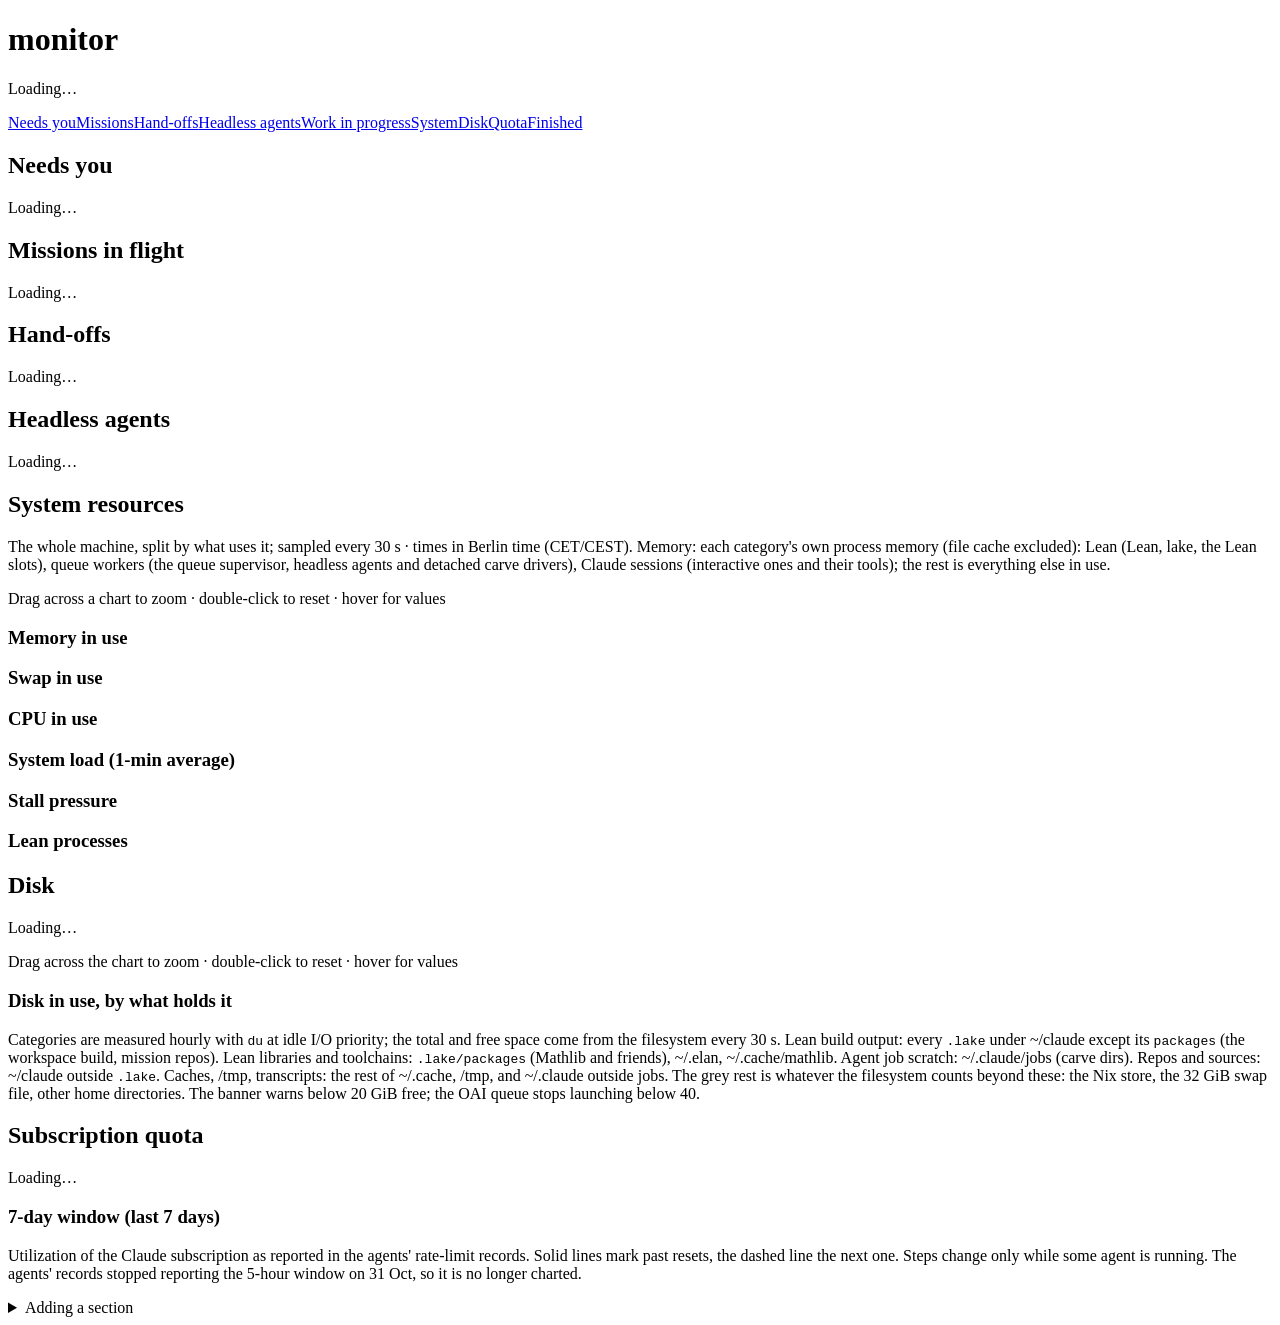
==== commit 3d8cfd67: "monitor: Hand-offs card and /handoffs.json; prove2me: hand off long publisher waits A headless agent" ====
--- a/monitor/www/index.html
+++ b/monitor/www/index.html
@@ -11,7 +11,7 @@
 <h1 id="h1">monitor</h1>
 <p class="sub" id="upd">Loading…</p>
 <div class="alarm" id="alarm" role="alert" hidden></div>
-<nav class="nav" aria-label="Views"><a href="#t-needs">Needs you</a><a href="#t-missions">Missions</a><a href="#t-agents">Headless agents</a><a href="#sections">Work in progress</a><a href="#t-sys">System</a><a href="#t-disk">Disk</a><a href="#t-quota">Quota</a><a href="/page/done.html" id="nav-done">Finished</a></nav>
+<nav class="nav" aria-label="Views"><a href="#t-needs">Needs you</a><a href="#t-missions">Missions</a><a href="#t-handoffs">Hand-offs</a><a href="#t-agents">Headless agents</a><a href="#sections">Work in progress</a><a href="#t-sys">System</a><a href="#t-disk">Disk</a><a href="#t-quota">Quota</a><a href="/page/done.html" id="nav-done">Finished</a></nav>
 <section class="glance" id="glance" aria-label="At a glance"></section>
 <section class="card" aria-labelledby="t-needs">
 <h2 id="t-needs">Needs you</h2>
@@ -21,6 +21,11 @@
 <h2 id="t-missions">Missions in flight</h2>
 <p class="chart-sub" id="missions-sub">Loading…</p>
 <div id="missions"></div>
+</section>
+<section class="card" aria-labelledby="t-handoffs">
+<h2 id="t-handoffs">Hand-offs</h2>
+<p class="chart-sub" id="handoffs-sub">Loading…</p>
+<div id="handoffs"></div>
 </section>
 <section class="card" aria-labelledby="t-agents">
 <h2 id="t-agents">Headless agents</h2>
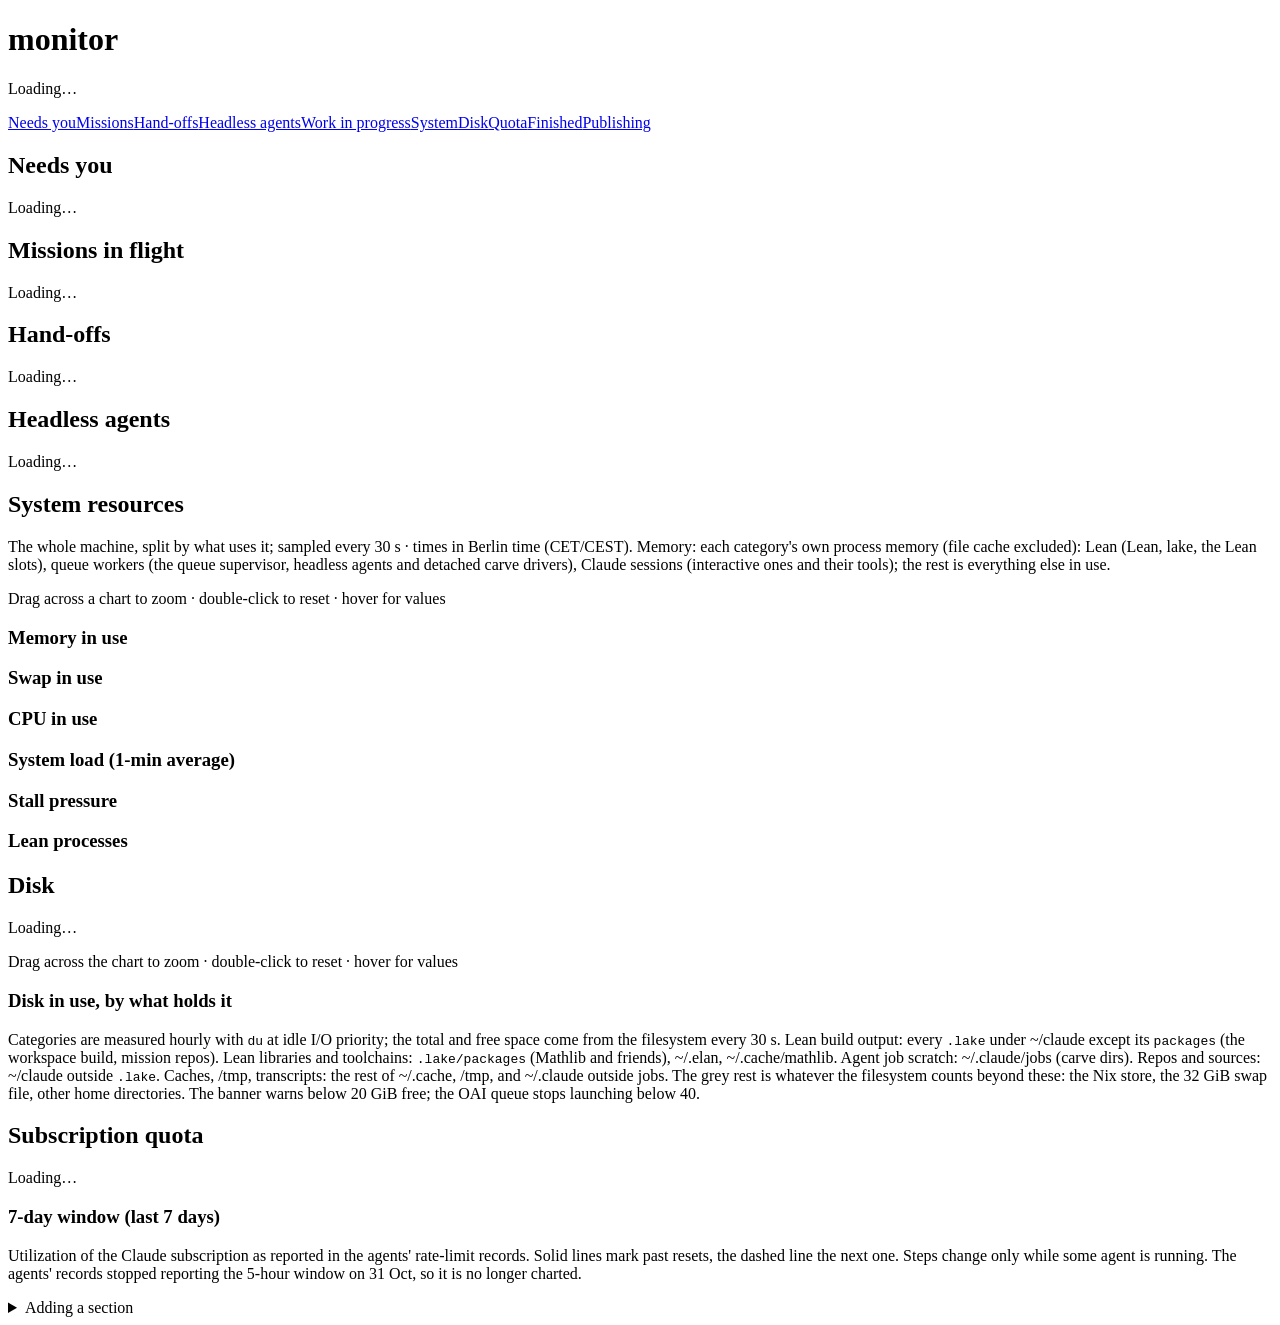
==== commit 89e7ef26: "monitor: Publishing page (prove2.me bundle and statement publish jobs) and /publish-jobs.json route " ====
--- a/monitor/www/index.html
+++ b/monitor/www/index.html
@@ -11,7 +11,7 @@
 <h1 id="h1">monitor</h1>
 <p class="sub" id="upd">Loading…</p>
 <div class="alarm" id="alarm" role="alert" hidden></div>
-<nav class="nav" aria-label="Views"><a href="#t-needs">Needs you</a><a href="#t-missions">Missions</a><a href="#t-handoffs">Hand-offs</a><a href="#t-agents">Headless agents</a><a href="#sections">Work in progress</a><a href="#t-sys">System</a><a href="#t-disk">Disk</a><a href="#t-quota">Quota</a><a href="/page/done.html" id="nav-done">Finished</a></nav>
+<nav class="nav" aria-label="Views"><a href="#t-needs">Needs you</a><a href="#t-missions">Missions</a><a href="#t-handoffs">Hand-offs</a><a href="#t-agents">Headless agents</a><a href="#sections">Work in progress</a><a href="#t-sys">System</a><a href="#t-disk">Disk</a><a href="#t-quota">Quota</a><a href="/page/done.html" id="nav-done">Finished</a><a href="/page/publishing.html">Publishing</a></nav>
 <section class="glance" id="glance" aria-label="At a glance"></section>
 <section class="card" aria-labelledby="t-needs">
 <h2 id="t-needs">Needs you</h2>
